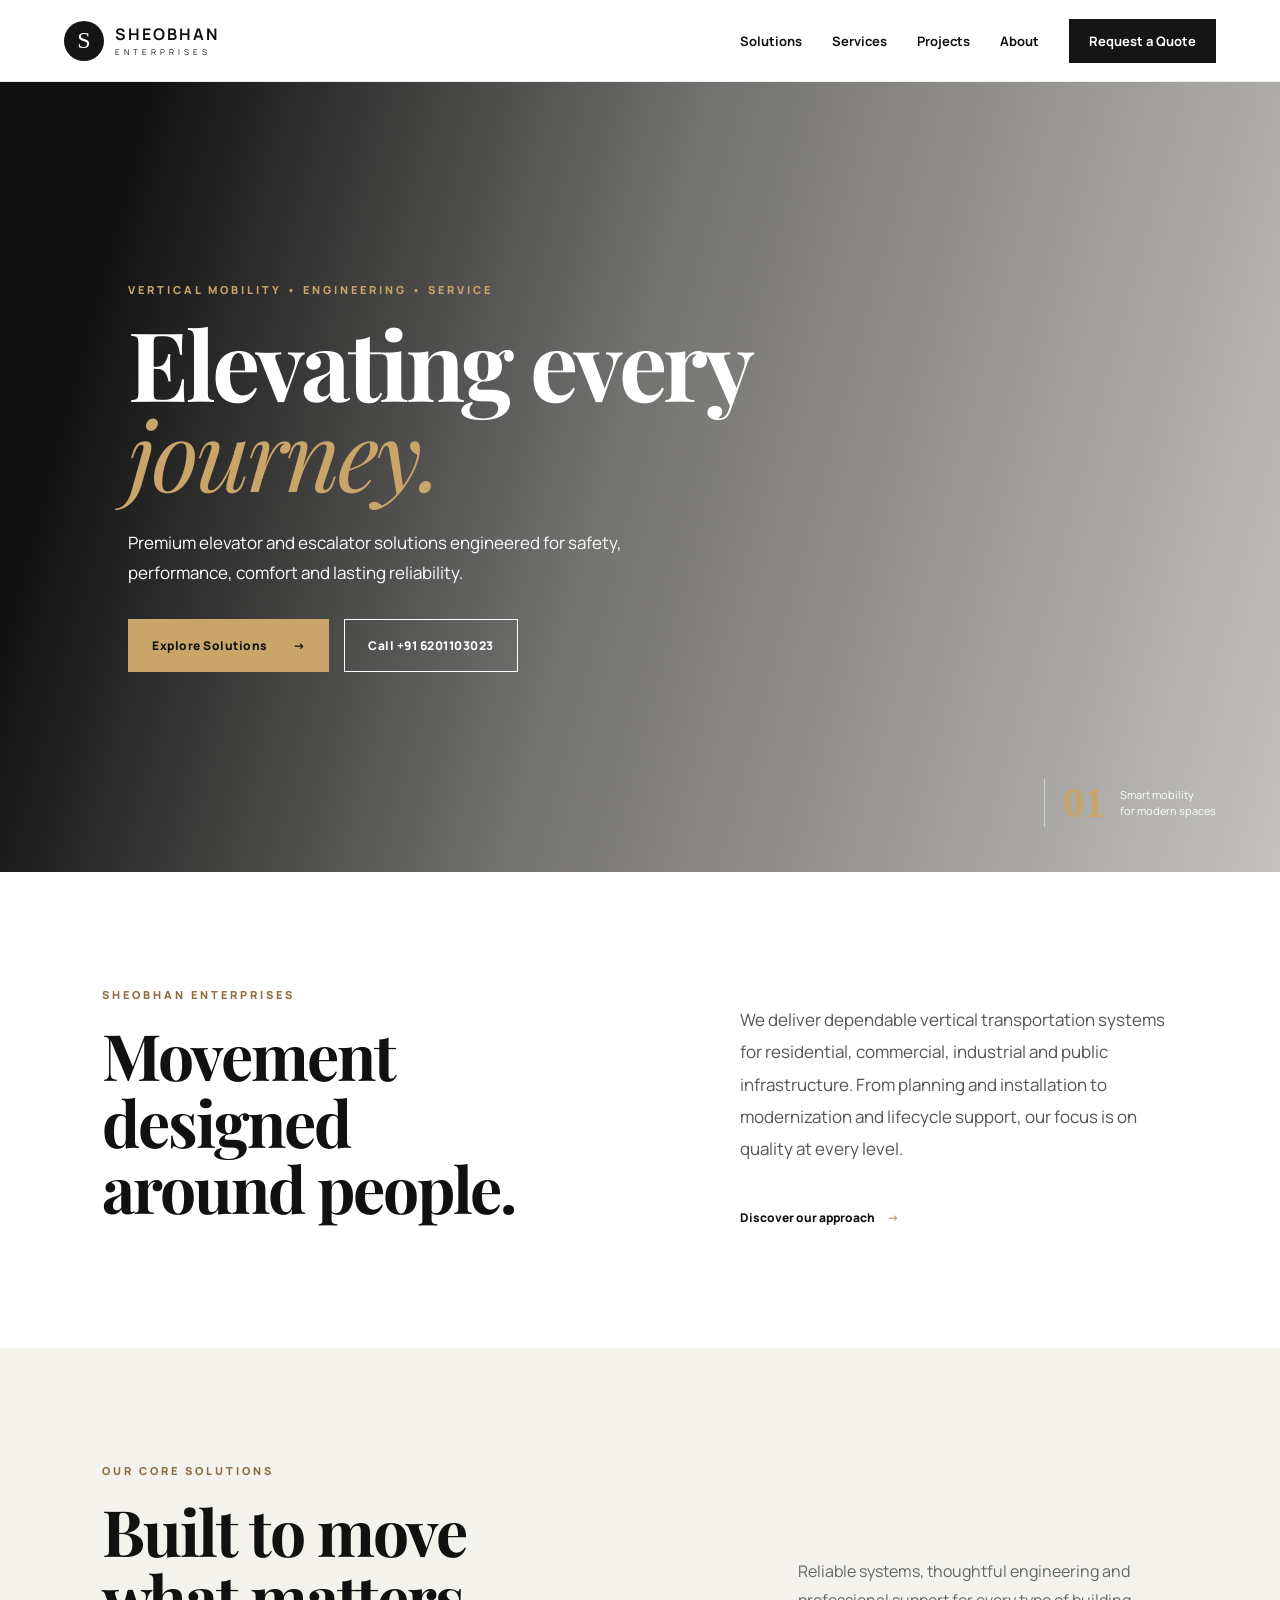
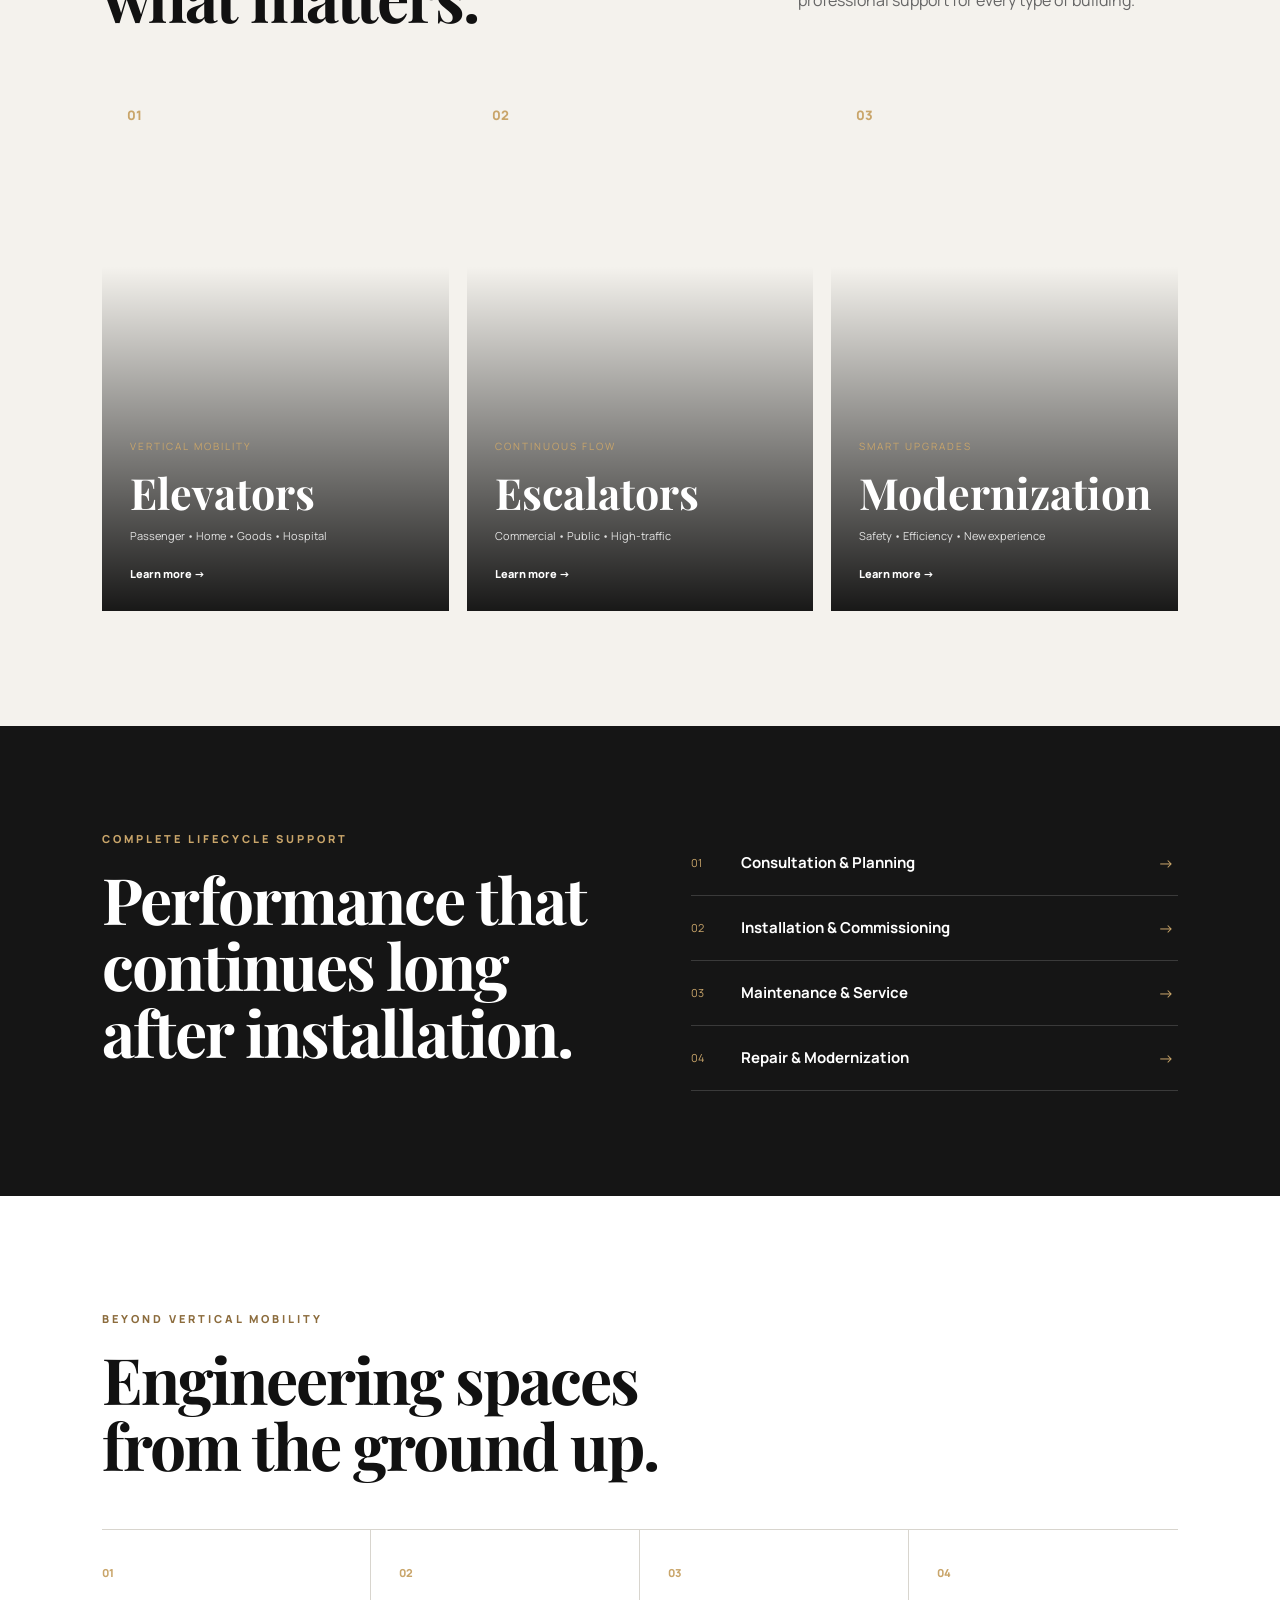
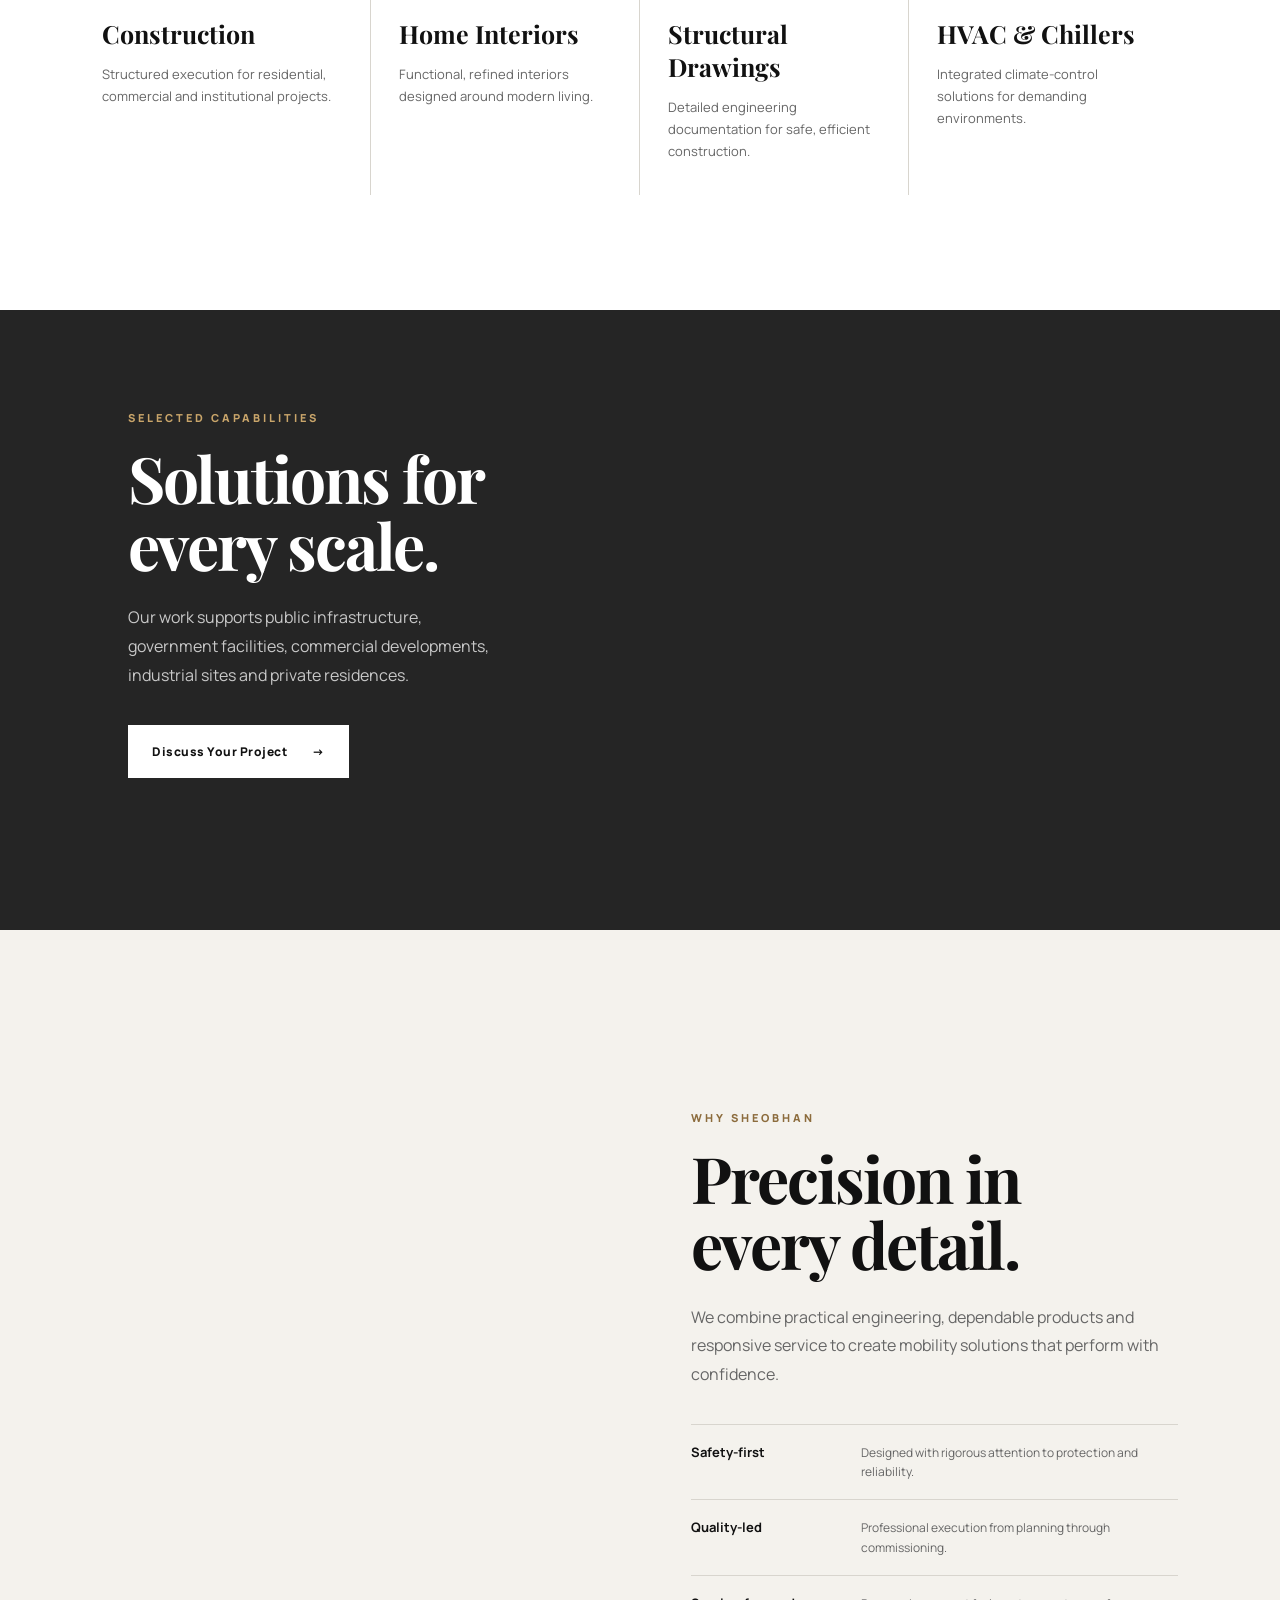
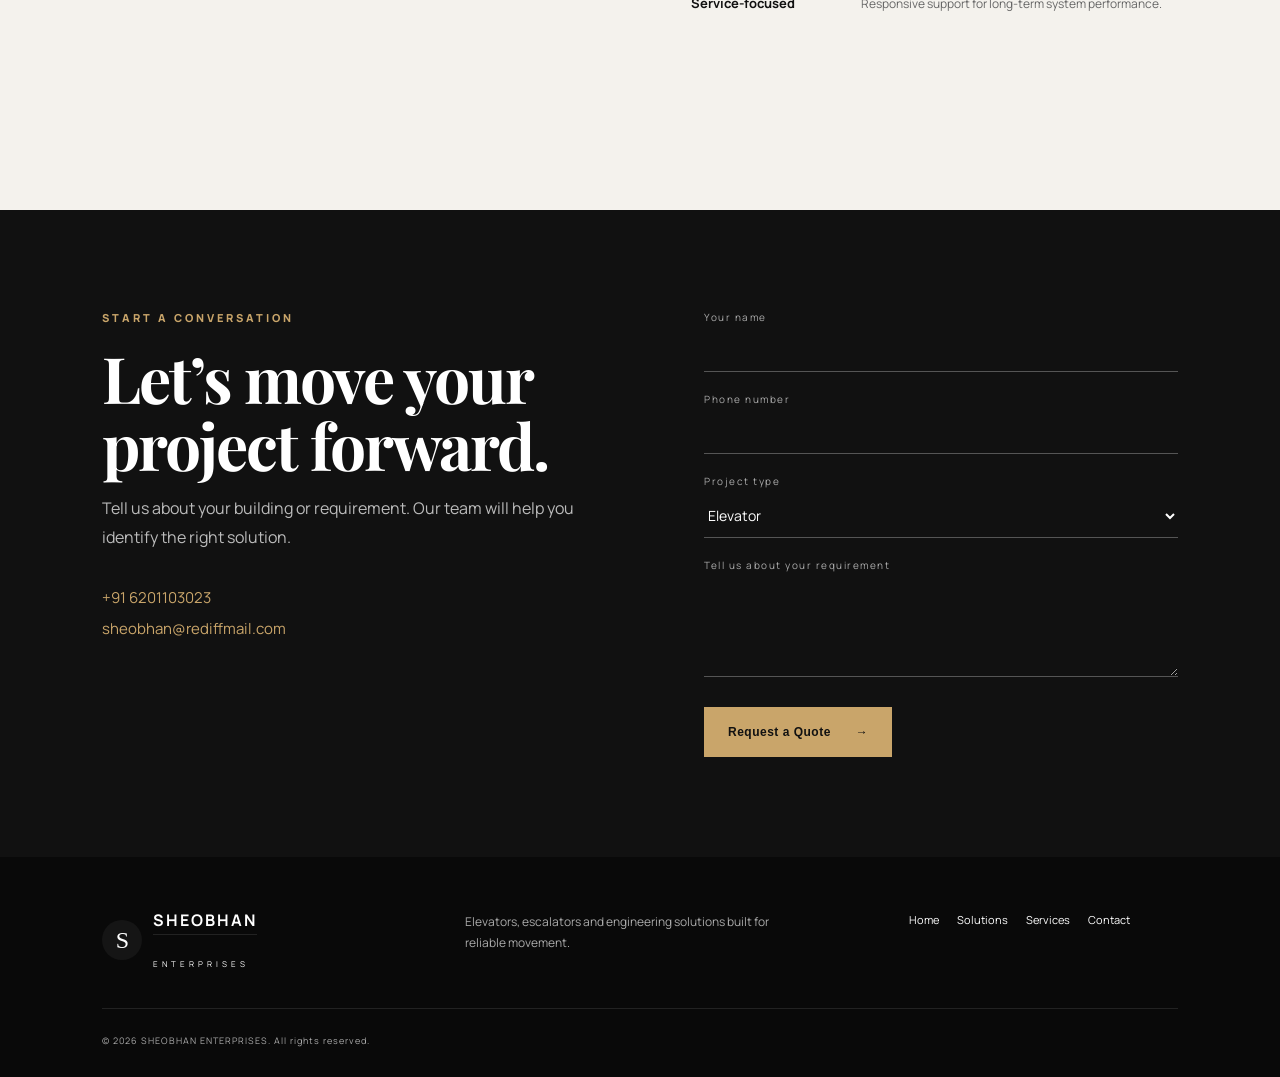
==== index.html @ 7f006792 "Add files via upload" ====
<!DOCTYPE html>
<html lang="en">
<head>
  <meta charset="UTF-8">
  <meta name="viewport" content="width=device-width, initial-scale=1.0">
  <title>SHEOBHAN ENTERPRISES | Elevators & Escalators</title>
  <meta name="description" content="Premium elevator, escalator, modernization and engineering solutions by SHEOBHAN ENTERPRISES.">
  <link rel="preconnect" href="https://fonts.googleapis.com">
  <link rel="preconnect" href="https://fonts.gstatic.com" crossorigin>
  <link href="https://fonts.googleapis.com/css2?family=Manrope:wght@400;500;600;700;800&family=Playfair+Display:wght@600;700&display=swap" rel="stylesheet">
  <link rel="stylesheet" href="style.css">
</head>
<body>
  <header class="site-header">
    <a class="brand" href="#home" aria-label="SHEOBHAN ENTERPRISES home">
      <span class="brand-mark">S</span>
      <span><strong>SHEOBHAN</strong><small>ENTERPRISES</small></span>
    </a>
    <button class="menu-toggle" aria-label="Open menu" aria-expanded="false">☰</button>
    <nav class="nav">
      <a href="#solutions">Solutions</a>
      <a href="#services">Services</a>
      <a href="#projects">Projects</a>
      <a href="#about">About</a>
      <a class="nav-cta" href="#contact">Request a Quote</a>
    </nav>
  </header>

  <main>
    <section class="hero" id="home">
      <div class="hero-overlay"></div>
      <div class="hero-content">
        <p class="eyebrow">VERTICAL MOBILITY • ENGINEERING • SERVICE</p>
        <h1>Elevating every<br><em>journey.</em></h1>
        <p class="hero-copy">Premium elevator and escalator solutions engineered for safety, performance, comfort and lasting reliability.</p>
        <div class="hero-actions">
          <a class="btn btn-primary" href="#solutions">Explore Solutions <span>→</span></a>
          <a class="btn btn-ghost" href="tel:+916201103023">Call +91 6201103023</a>
        </div>
      </div>
      <div class="hero-stat">
        <strong>01</strong>
        <span>Smart mobility<br>for modern spaces</span>
      </div>
    </section>

    <section class="intro section">
      <div>
        <p class="eyebrow dark">SHEOBHAN ENTERPRISES</p>
        <h2>Movement designed<br>around people.</h2>
      </div>
      <div class="intro-text">
        <p>We deliver dependable vertical transportation systems for residential, commercial, industrial and public infrastructure. From planning and installation to modernization and lifecycle support, our focus is on quality at every level.</p>
        <a class="text-link" href="#about">Discover our approach <span>→</span></a>
      </div>
    </section>

    <section class="solutions section" id="solutions">
      <div class="section-heading">
        <div>
          <p class="eyebrow dark">OUR CORE SOLUTIONS</p>
          <h2>Built to move<br>what matters.</h2>
        </div>
        <p>Reliable systems, thoughtful engineering and professional support for every type of building.</p>
      </div>
      <div class="solution-grid">
        <article class="card elevator">
          <div class="card-number">01</div>
          <div class="card-content">
            <p>VERTICAL MOBILITY</p>
            <h3>Elevators</h3>
            <span>Passenger • Home • Goods • Hospital</span>
            <a href="#contact">Learn more →</a>
          </div>
        </article>
        <article class="card escalator">
          <div class="card-number">02</div>
          <div class="card-content">
            <p>CONTINUOUS FLOW</p>
            <h3>Escalators</h3>
            <span>Commercial • Public • High-traffic</span>
            <a href="#contact">Learn more →</a>
          </div>
        </article>
        <article class="card modernization">
          <div class="card-number">03</div>
          <div class="card-content">
            <p>SMART UPGRADES</p>
            <h3>Modernization</h3>
            <span>Safety • Efficiency • New experience</span>
            <a href="#contact">Learn more →</a>
          </div>
        </article>
      </div>
    </section>

    <section class="service-band" id="services">
      <div>
        <p class="eyebrow">COMPLETE LIFECYCLE SUPPORT</p>
        <h2>Performance that<br>continues long after installation.</h2>
      </div>
      <div class="service-list">
        <div><span>01</span><strong>Consultation & Planning</strong><i>→</i></div>
        <div><span>02</span><strong>Installation & Commissioning</strong><i>→</i></div>
        <div><span>03</span><strong>Maintenance & Service</strong><i>→</i></div>
        <div><span>04</span><strong>Repair & Modernization</strong><i>→</i></div>
      </div>
    </section>

    <section class="other-services section">
      <div class="section-heading">
        <div>
          <p class="eyebrow dark">BEYOND VERTICAL MOBILITY</p>
          <h2>Engineering spaces<br>from the ground up.</h2>
        </div>
      </div>
      <div class="other-grid">
        <article><span>01</span><h3>Construction</h3><p>Structured execution for residential, commercial and institutional projects.</p></article>
        <article><span>02</span><h3>Home Interiors</h3><p>Functional, refined interiors designed around modern living.</p></article>
        <article><span>03</span><h3>Structural Drawings</h3><p>Detailed engineering documentation for safe, efficient construction.</p></article>
        <article><span>04</span><h3>HVAC & Chillers</h3><p>Integrated climate-control solutions for demanding environments.</p></article>
      </div>
    </section>

    <section class="projects" id="projects">
      <div class="projects-copy">
        <p class="eyebrow">SELECTED CAPABILITIES</p>
        <h2>Solutions for<br>every scale.</h2>
        <p>Our work supports public infrastructure, government facilities, commercial developments, industrial sites and private residences.</p>
        <a class="btn btn-light" href="#contact">Discuss Your Project <span>→</span></a>
      </div>
      <div class="project-image"></div>
    </section>

    <section class="about section" id="about">
      <div class="about-image"></div>
      <div class="about-copy">
        <p class="eyebrow dark">WHY SHEOBHAN</p>
        <h2>Precision in every detail.</h2>
        <p>We combine practical engineering, dependable products and responsive service to create mobility solutions that perform with confidence.</p>
        <div class="values">
          <div><strong>Safety-first</strong><span>Designed with rigorous attention to protection and reliability.</span></div>
          <div><strong>Quality-led</strong><span>Professional execution from planning through commissioning.</span></div>
          <div><strong>Service-focused</strong><span>Responsive support for long-term system performance.</span></div>
        </div>
      </div>
    </section>

    <section class="contact" id="contact">
      <div>
        <p class="eyebrow">START A CONVERSATION</p>
        <h2>Let’s move your<br>project forward.</h2>
        <p>Tell us about your building or requirement. Our team will help you identify the right solution.</p>
        <div class="contact-details">
          <a href="tel:+916201103023">+91 6201103023</a>
          <a href="mailto:sheobhan@rediffmail.com">sheobhan@rediffmail.com</a>
        </div>
      </div>
      <form class="quote-form" action="mailto:sheobhan@rediffmail.com" method="post" enctype="text/plain">
        <label>Your name<input type="text" name="name" required></label>
        <label>Phone number<input type="tel" name="phone" required></label>
        <label>Project type<select name="project"><option>Elevator</option><option>Escalator</option><option>Modernization</option><option>Maintenance</option><option>Other Engineering Service</option></select></label>
        <label>Tell us about your requirement<textarea name="message" rows="4"></textarea></label>
        <button class="btn btn-primary" type="submit">Request a Quote <span>→</span></button>
      </form>
    </section>
  </main>

  <footer>
    <a class="brand footer-brand" href="#home"><span class="brand-mark">S</span><span><strong>SHEOBHAN</strong><small>ENTERPRISES</small></span></a>
    <p>Elevators, escalators and engineering solutions built for reliable movement.</p>
    <div><a href="#home">Home</a><a href="#solutions">Solutions</a><a href="#services">Services</a><a href="#contact">Contact</a></div>
    <small>© 2026 SHEOBHAN ENTERPRISES. All rights reserved.</small>
  </footer>
  <script src="script.js"></script>
</body>
</html>
---- style.css ----
:root{--ink:#111;--paper:#f4f2ed;--line:#d8d5ce;--gold:#c9a56a;--dark:#151515}*{box-sizing:border-box}html{scroll-behavior:smooth}body{margin:0;font-family:Manrope,Arial,sans-serif;color:var(--ink);background:var(--paper)}a{text-decoration:none;color:inherit}.site-header{height:82px;padding:0 5vw;display:flex;align-items:center;justify-content:space-between;background:#fff;position:sticky;top:0;z-index:20;border-bottom:1px solid #eee}.brand{display:flex;align-items:center;gap:11px}.brand-mark{width:40px;height:40px;border-radius:50%;background:var(--dark);color:#fff;display:grid;place-items:center;font-family:Georgia;font-size:24px}.brand strong,.brand small{display:block;line-height:1}.brand strong{font-size:16px;letter-spacing:2px}.brand small{font-size:8px;letter-spacing:4px;margin-top:6px}.nav{display:flex;align-items:center;gap:30px;font-size:13px;font-weight:700}.nav a{transition:.2s}.nav a:hover{color:var(--gold)}.nav-cta{background:var(--dark);color:#fff!important;padding:13px 20px}.menu-toggle{display:none;background:none;border:0;font-size:25px}.hero{height:min(790px,calc(100vh - 82px));min-height:620px;position:relative;display:flex;align-items:center;padding:0 10vw;color:#fff;background:linear-gradient(105deg,#111 10%,rgba(10,10,10,.55) 48%,rgba(0,0,0,.2)),url('https://images.unsplash.com/photo-1558002038-1055907df827?auto=format&fit=crop&w=1800&q=85') center/cover}.hero-content{position:relative;z-index:2;max-width:760px}.eyebrow{font-size:11px;letter-spacing:3px;font-weight:800;color:var(--gold);margin:0 0 20px}.eyebrow.dark{color:#8c6c3d}.hero h1{font-family:"Playfair Display",Georgia,serif;font-size:clamp(55px,7.5vw,112px);line-height:.94;margin:0;letter-spacing:-3px}.hero h1 em{font-weight:400;color:var(--gold)}.hero-copy{max-width:570px;font-size:17px;line-height:1.8;margin:30px 0}.hero-actions{display:flex;gap:15px;flex-wrap:wrap}.btn{display:inline-flex;align-items:center;justify-content:center;gap:25px;padding:17px 23px;font-size:12px;font-weight:800;letter-spacing:.5px;border:1px solid transparent;cursor:pointer}.btn-primary{background:var(--gold);color:#111}.btn-ghost{border-color:#fff;color:#fff}.btn-light{background:#fff;color:#111}.hero-stat{position:absolute;right:5vw;bottom:45px;display:flex;gap:15px;align-items:center;border-left:1px solid rgba(255,255,255,.5);padding-left:18px}.hero-stat strong{font-family:Georgia;font-size:42px;color:var(--gold)}.hero-stat span{font-size:11px;line-height:1.5}.section{padding:115px 8vw}.intro{display:grid;grid-template-columns:1.1fr .9fr;gap:8vw;align-items:start;background:#fff}.section h2,.service-band h2,.projects h2,.contact h2{font-family:"Playfair Display",Georgia,serif;font-size:clamp(40px,5vw,70px);line-height:1.04;letter-spacing:-2px;margin:0}.intro-text{font-size:17px;line-height:1.9;color:#555}.text-link{display:inline-block;margin-top:25px;font-size:12px;font-weight:800;color:#111}.text-link span{color:var(--gold);margin-left:10px}.solutions{background:var(--paper)}.section-heading{display:flex;justify-content:space-between;gap:40px;align-items:end;margin-bottom:50px}.section-heading>p{max-width:380px;line-height:1.8;color:#666}.solution-grid{display:grid;grid-template-columns:repeat(3,1fr);gap:18px}.card{height:530px;position:relative;overflow:hidden;color:#fff;background:#333}.card:before{content:"";position:absolute;inset:0;background:linear-gradient(0deg,rgba(0,0,0,.9),transparent 65%);z-index:1}.card.elevator{background:url('https://images.unsplash.com/photo-1524230572899-a752b3835840?auto=format&fit=crop&w=1000&q=85') center/cover}.card.escalator{background:url('https://images.unsplash.com/photo-1558002038-1055907df827?auto=format&fit=crop&w=1000&q=85') center/cover}.card.modernization{background:url('https://images.unsplash.com/photo-1497366754035-f200968a6e72?auto=format&fit=crop&w=1000&q=85') center/cover}.card-number{position:absolute;top:25px;left:25px;z-index:2;color:var(--gold);font-size:13px;font-weight:800}.card-content{position:absolute;z-index:2;left:28px;right:28px;bottom:28px}.card-content p{font-size:10px;letter-spacing:2px;color:var(--gold)}.card h3{font-family:"Playfair Display";font-size:43px;margin:7px 0}.card-content span{display:block;font-size:11px;opacity:.85}.card-content a{display:inline-block;margin-top:23px;font-size:11px;font-weight:800}.service-band{background:var(--dark);color:#fff;padding:105px 8vw;display:grid;grid-template-columns:1fr 1fr;gap:8vw}.service-list>div{display:grid;grid-template-columns:50px 1fr 20px;align-items:center;padding:21px 0;border-bottom:1px solid #3a3a3a}.service-list span{font-size:11px;color:var(--gold)}.service-list strong{font-size:15px}.service-list i{font-style:normal;color:var(--gold)}.other-services{background:#fff}.other-grid{display:grid;grid-template-columns:repeat(4,1fr);border-top:1px solid var(--line)}.other-grid article{padding:30px 28px 20px 0;border-right:1px solid var(--line);min-height:220px}.other-grid article:not(:first-child){padding-left:28px}.other-grid article:last-child{border-right:0}.other-grid span{color:var(--gold);font-size:11px;font-weight:800}.other-grid h3{font-family:"Playfair Display";font-size:25px;margin:35px 0 12px}.other-grid p{font-size:13px;line-height:1.7;color:#666}.projects{display:grid;grid-template-columns:1fr 1fr;min-height:620px;background:#252525;color:#fff}.projects-copy{padding:100px 10vw}.projects-copy>p:not(.eyebrow){line-height:1.8;color:#c8c8c8;max-width:450px;margin:25px 0 35px}.project-image{background:url('https://images.unsplash.com/photo-1486406146926-c627a92ad1ab?auto=format&fit=crop&w=1400&q=85') center/cover}.about{display:grid;grid-template-columns:1fr 1fr;gap:8vw;align-items:center}.about-image{height:650px;background:url('https://images.unsplash.com/photo-1541888946425-d81bb19240f5?auto=format&fit=crop&w=1200&q=85') center/cover}.about-copy>p:not(.eyebrow){color:#666;line-height:1.8;margin:25px 0}.values{margin-top:35px}.values>div{padding:18px 0;border-top:1px solid var(--line);display:grid;grid-template-columns:150px 1fr;gap:20px}.values strong{font-size:13px}.values span{font-size:12px;color:#666;line-height:1.6}.contact{background:#111;color:#fff;padding:100px 8vw;display:grid;grid-template-columns:1fr 1fr;gap:10vw}.contact>div>p:not(.eyebrow){color:#bbb;line-height:1.8;max-width:480px}.contact-details{margin-top:35px;display:flex;flex-direction:column;gap:10px}.contact-details a{font-size:15px;color:var(--gold)}.quote-form{display:grid;gap:20px}.quote-form label{font-size:10px;letter-spacing:1.5px;color:#aaa}.quote-form input,.quote-form select,.quote-form textarea{display:block;width:100%;background:transparent;border:0;border-bottom:1px solid #555;color:#fff;padding:11px 0;margin-top:6px;font:14px Manrope}.quote-form select option{color:#111}.quote-form .btn{justify-self:start;margin-top:10px}footer{padding:55px 8vw 30px;background:#090909;color:#aaa;display:grid;grid-template-columns:1.2fr 1.5fr 1fr;gap:40px;align-items:start}footer .footer-brand{color:#fff}footer p{font-size:12px;line-height:1.7;max-width:330px;margin:0}footer>div{display:flex;gap:18px;font-size:11px;color:#fff}footer small{grid-column:1/-1;border-top:1px solid #222;padding-top:25px;font-size:9px;letter-spacing:1px}@media(max-width:850px){.nav{display:none;position:absolute;top:82px;left:0;right:0;background:#fff;padding:25px;flex-direction:column;align-items:flex-start;box-shadow:0 10px 20px #0001}.nav.open{display:flex}.menu-toggle{display:block}.hero{padding:0 7vw}.hero-stat{display:none}.intro,.service-band,.projects,.about,.contact{grid-template-columns:1fr}.section{padding:75px 7vw}.section-heading{display:block}.section-heading>p{margin-top:25px}.solution-grid{grid-template-columns:1fr}.card{height:440px}.other-grid{grid-template-columns:1fr 1fr}.other-grid article:nth-child(2){border-right:0}.projects-copy{padding:75px 7vw}.project-image{min-height:400px}.about-image{height:450px}.contact{padding:75px 7vw}.contact-details{margin-bottom:25px}footer{grid-template-columns:1fr;gap:25px}}@media(max-width:520px){.site-header{padding:0 5vw}.brand strong{font-size:13px}.hero{min-height:600px}.hero h1{letter-spacing:-2px}.hero-copy{font-size:14px}.other-grid{grid-template-columns:1fr}.other-grid article,.other-grid article:not(:first-child){padding:25px 0;border-right:0;border-bottom:1px solid var(--line)}.values>div{grid-template-columns:1fr}.btn{padding:15px 18px}.hero-actions{flex-direction:column;align-items:flex-start}}
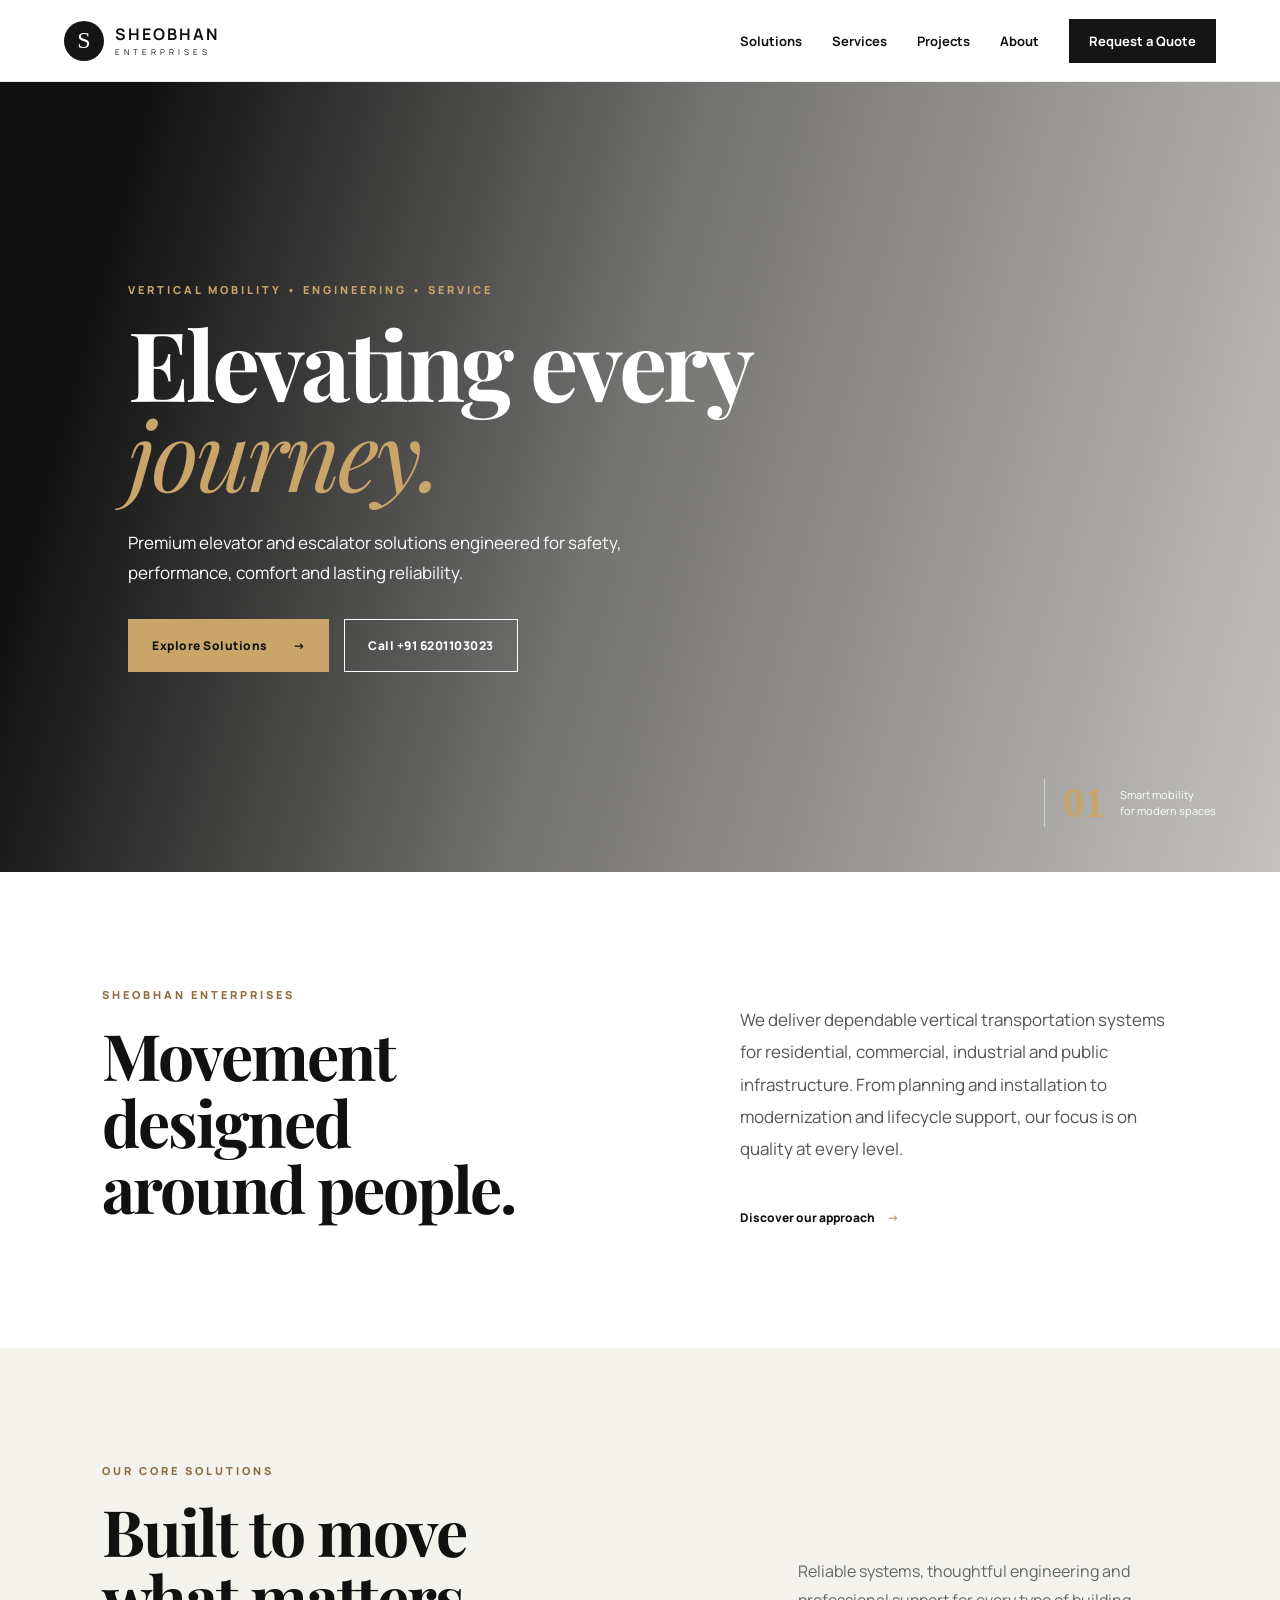
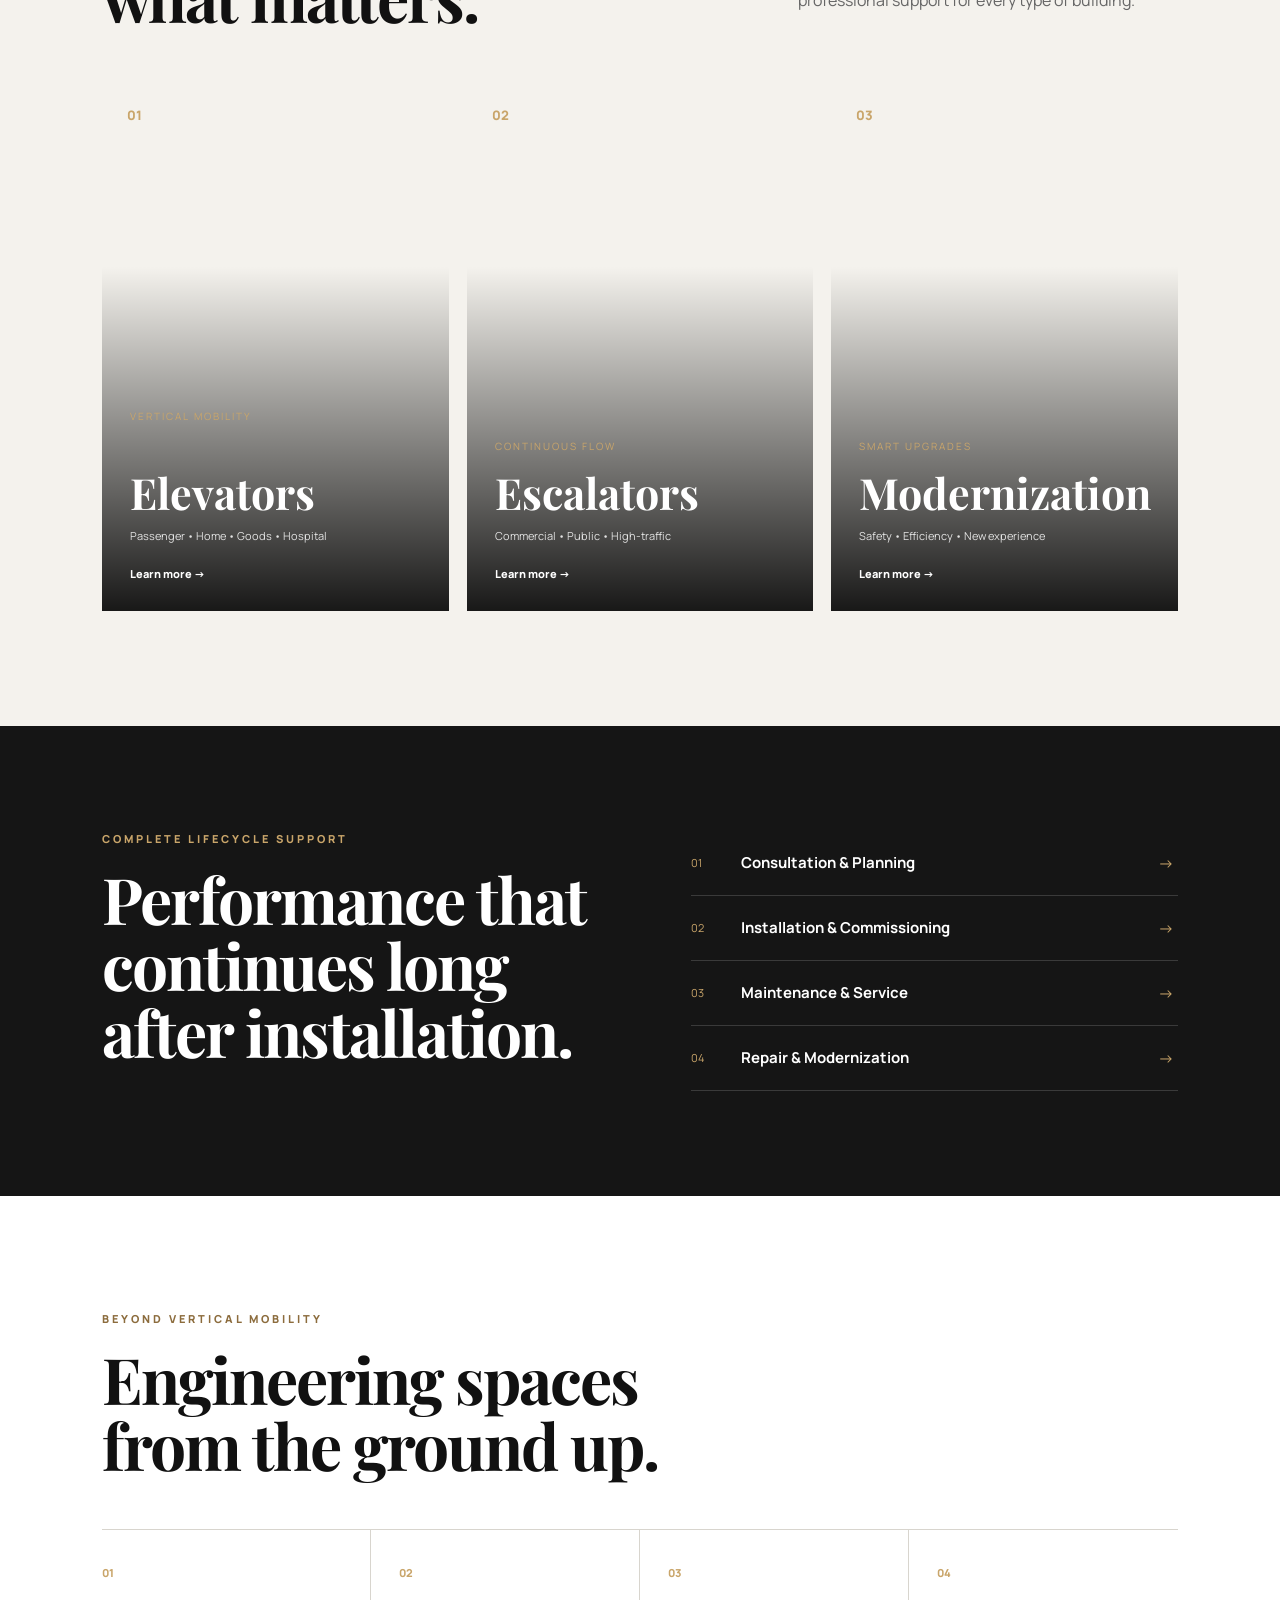
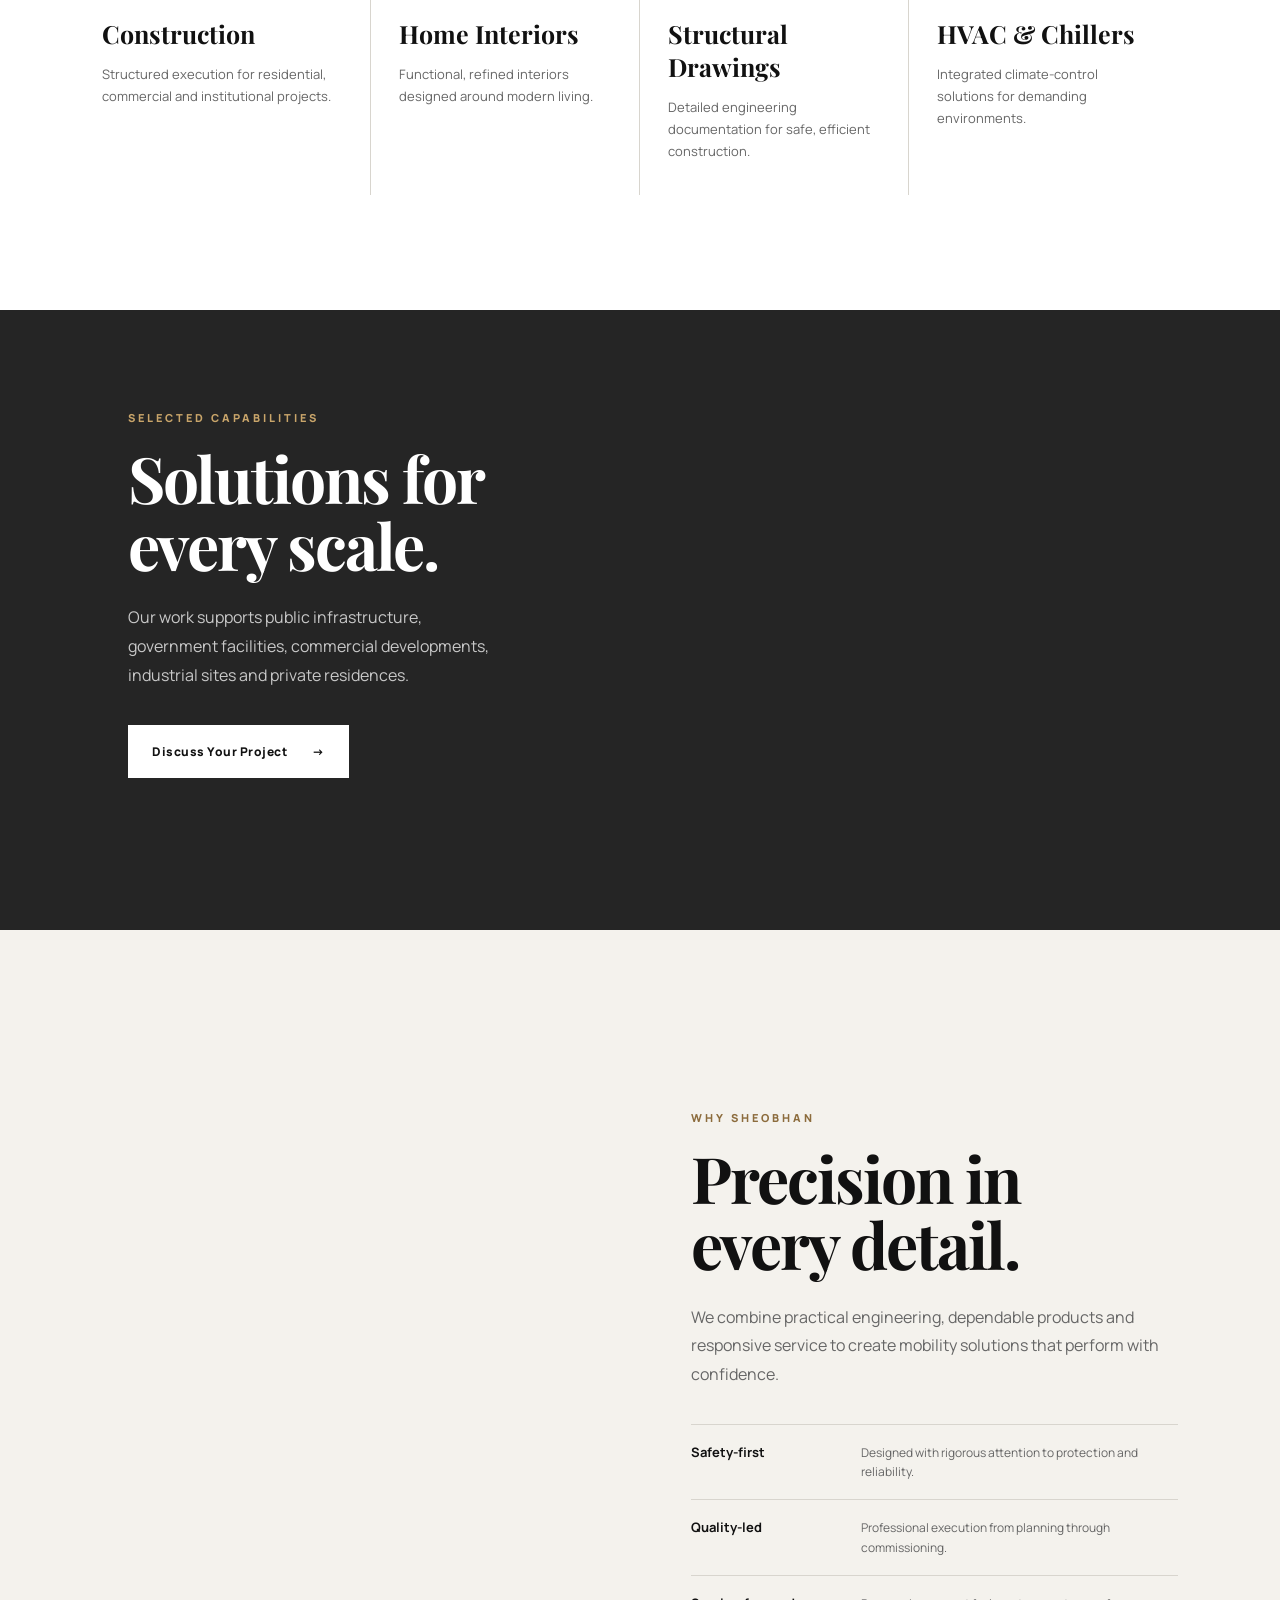
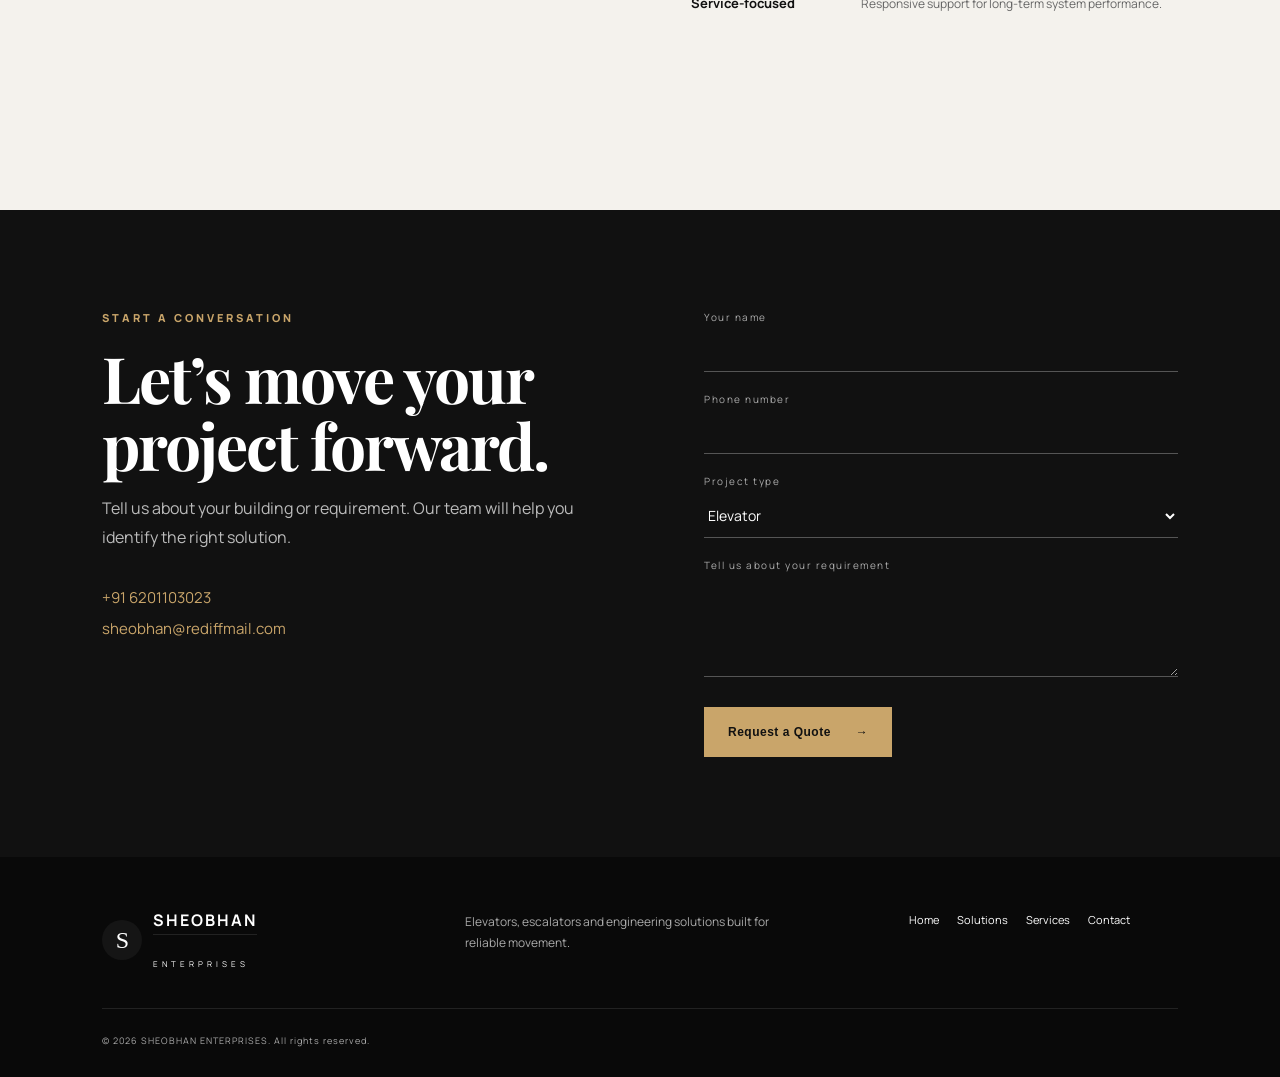
==== commit 833a7ef9: "Update index.html" ====
--- a/index.html
+++ b/index.html
@@ -68,7 +68,7 @@
           <div class="card-number">01</div>
           <div class="card-content">
             <p>VERTICAL MOBILITY</p>
-            <h3>Elevators</h3>
+            <a  href="elevator.html"><h3>Elevators</h3></a>
             <span>Passenger • Home • Goods • Hospital</span>
             <a href="#contact">Learn more →</a>
           </div>
@@ -174,4 +174,4 @@
   </footer>
   <script src="script.js"></script>
 </body>
-</html>+</html>
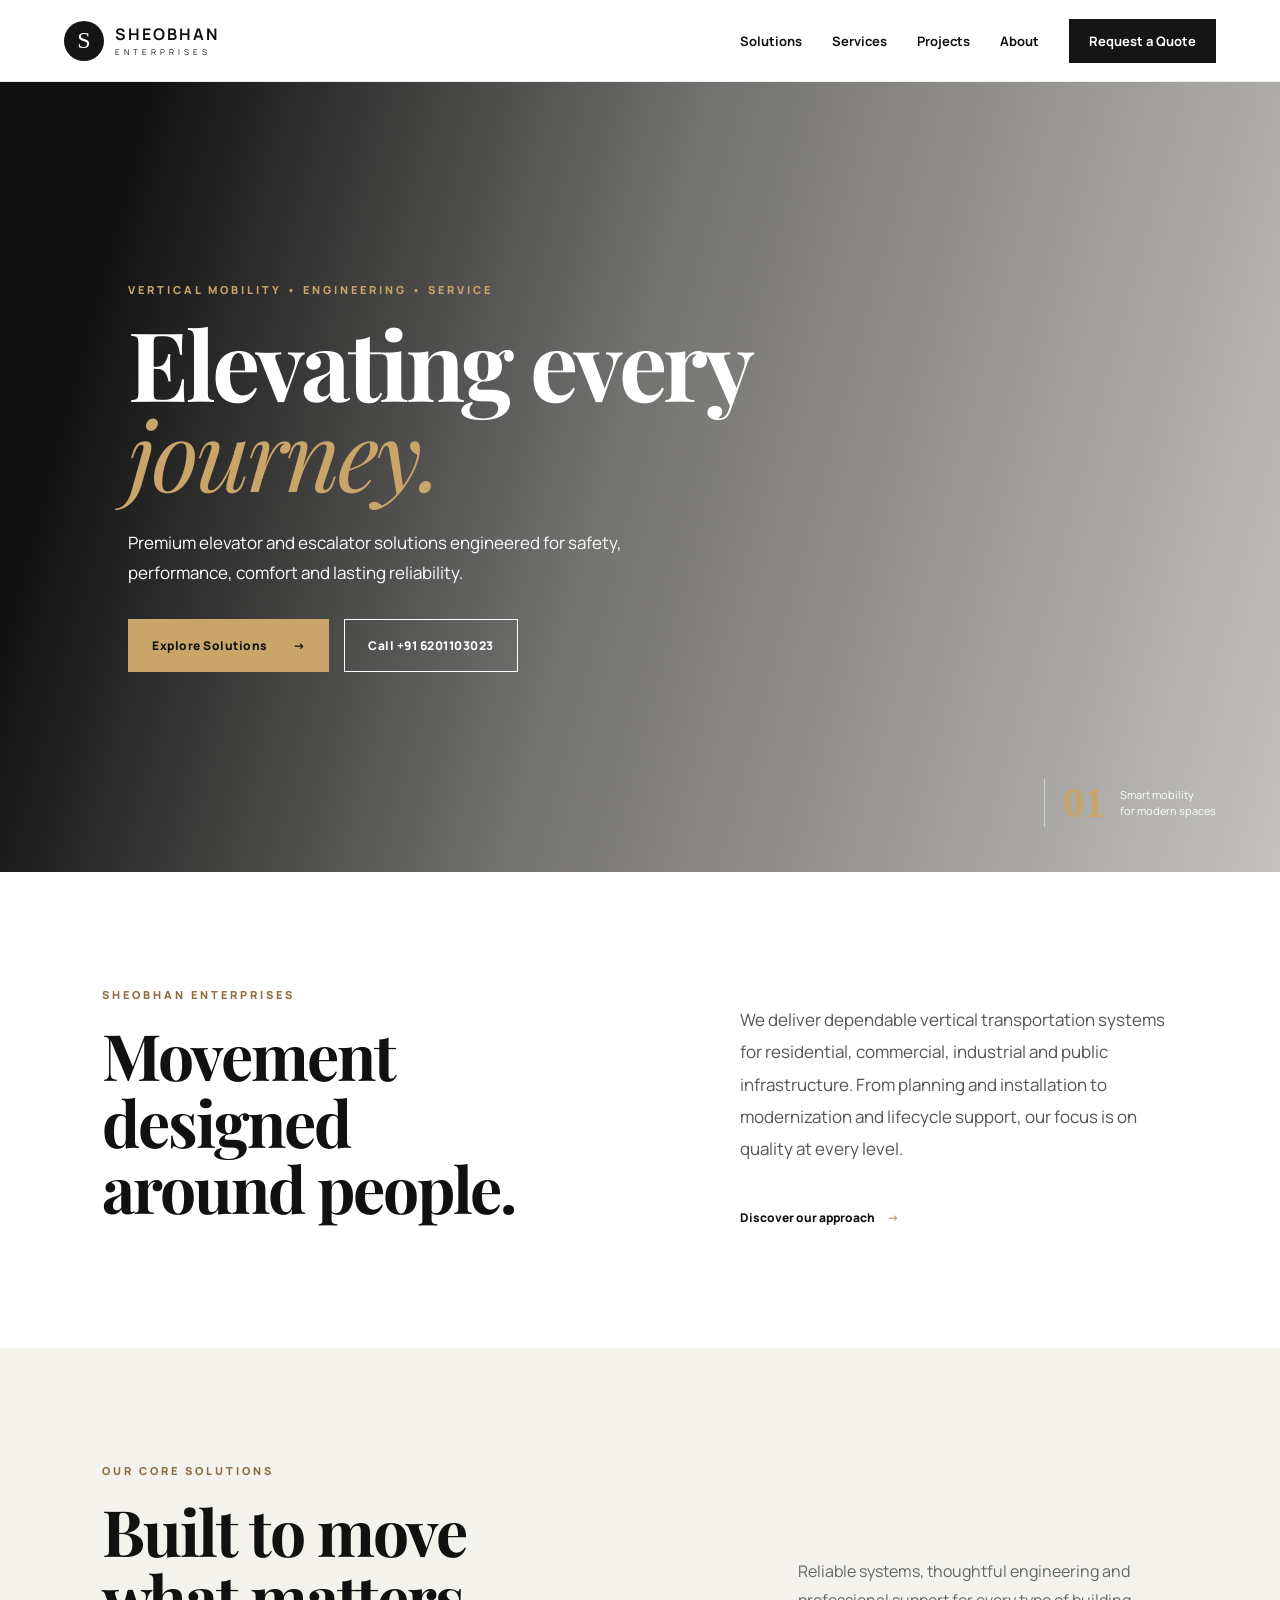
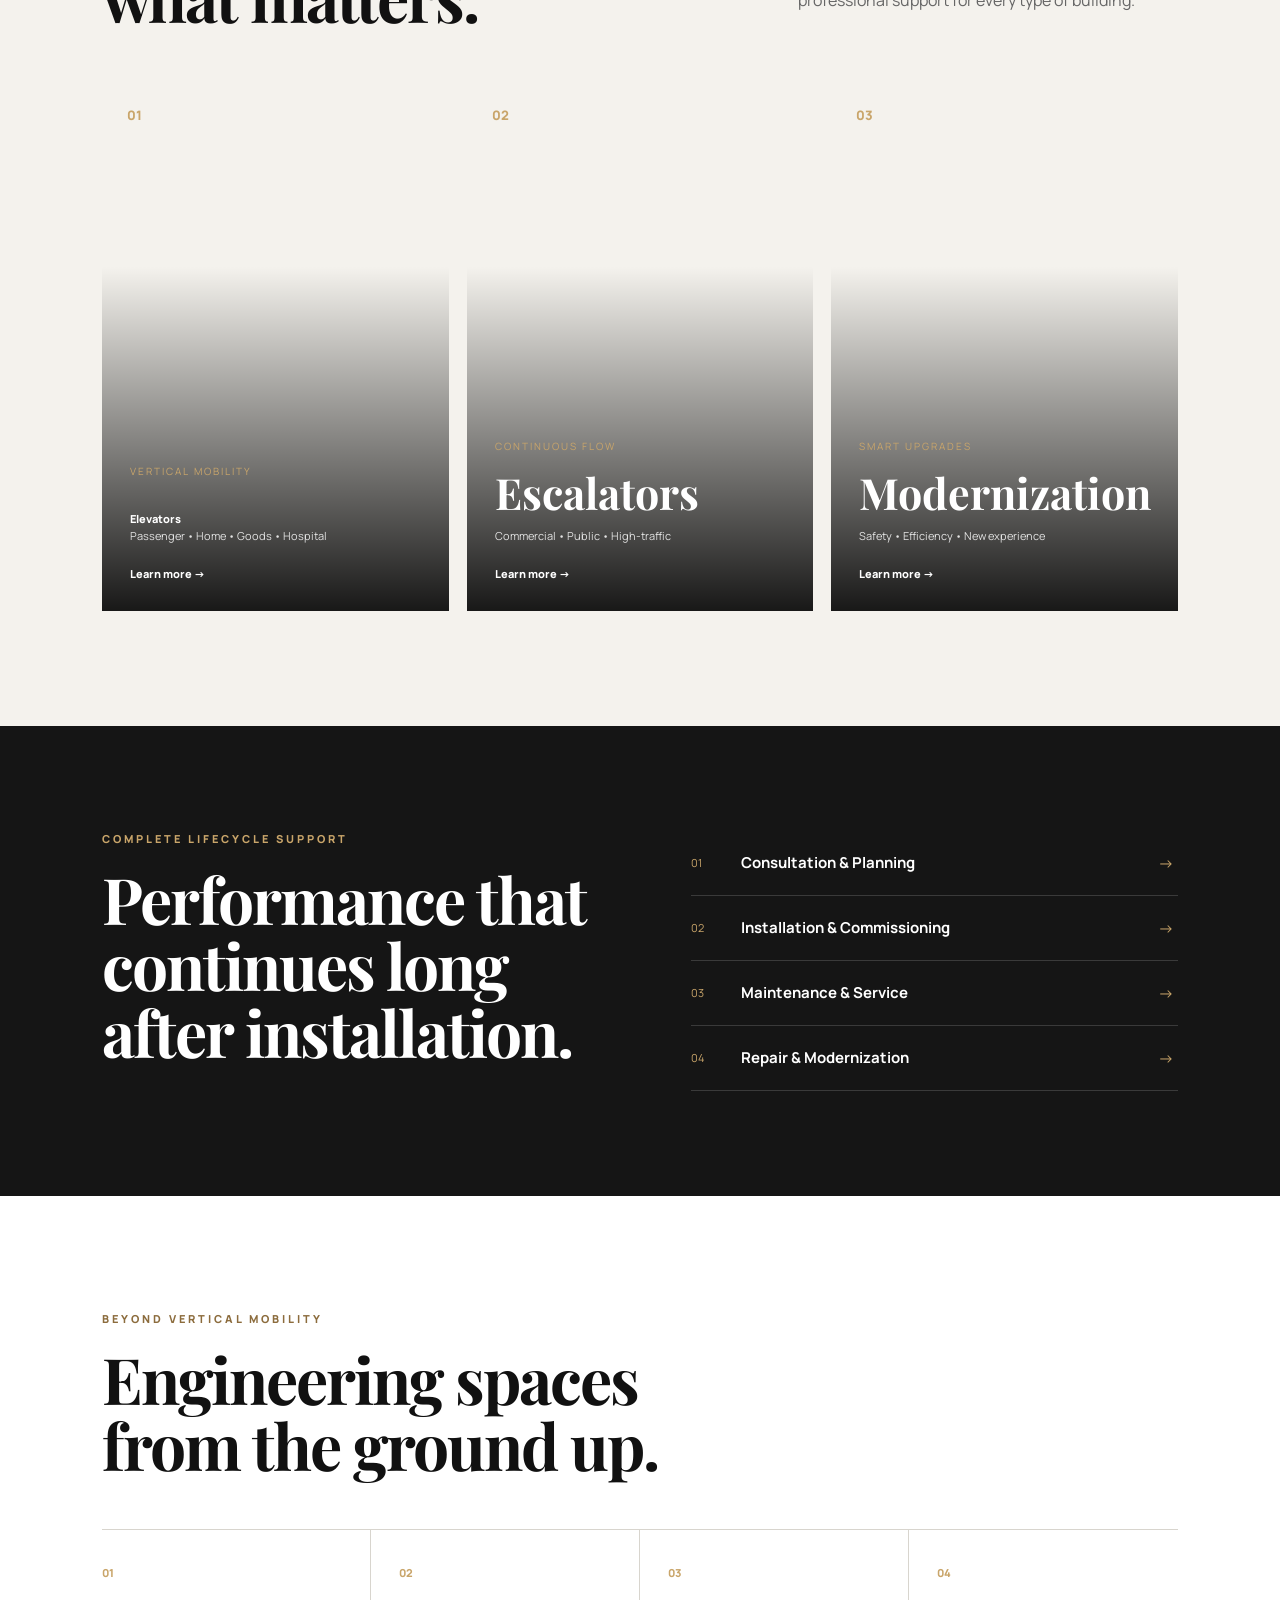
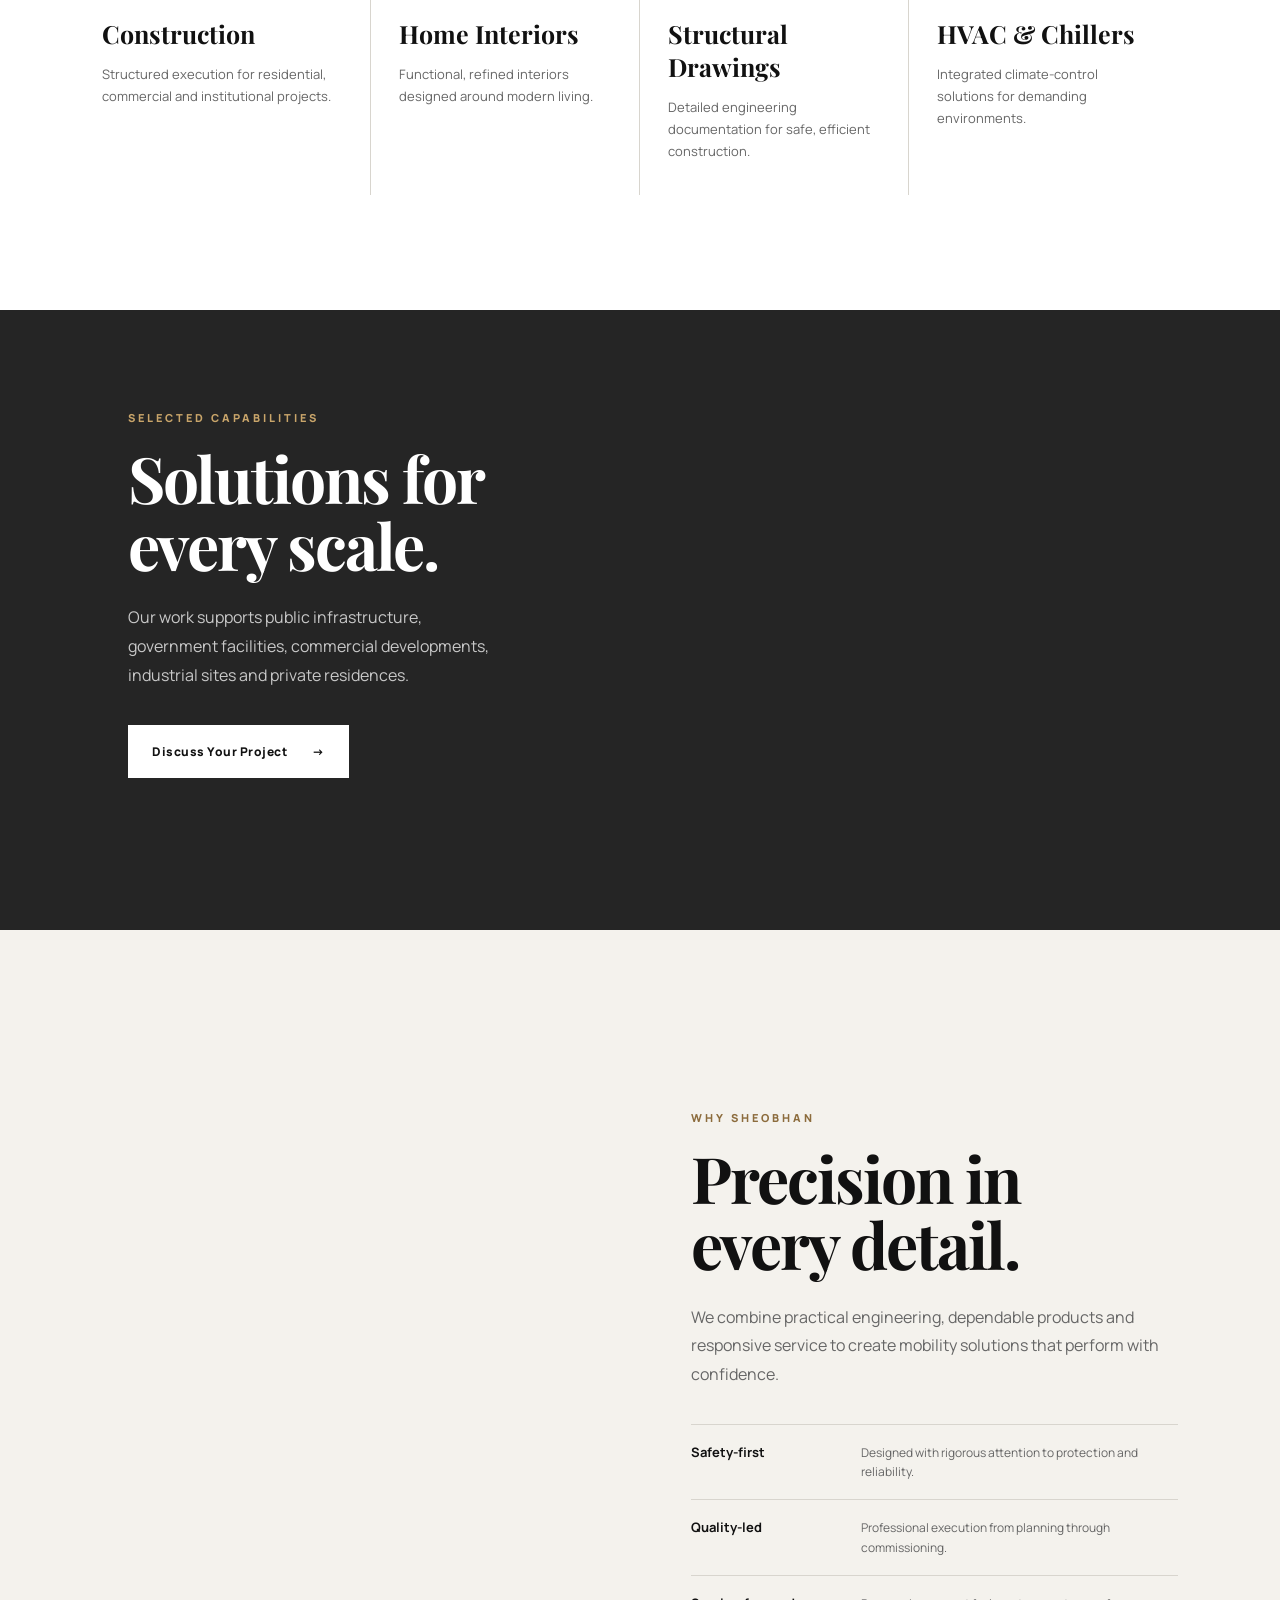
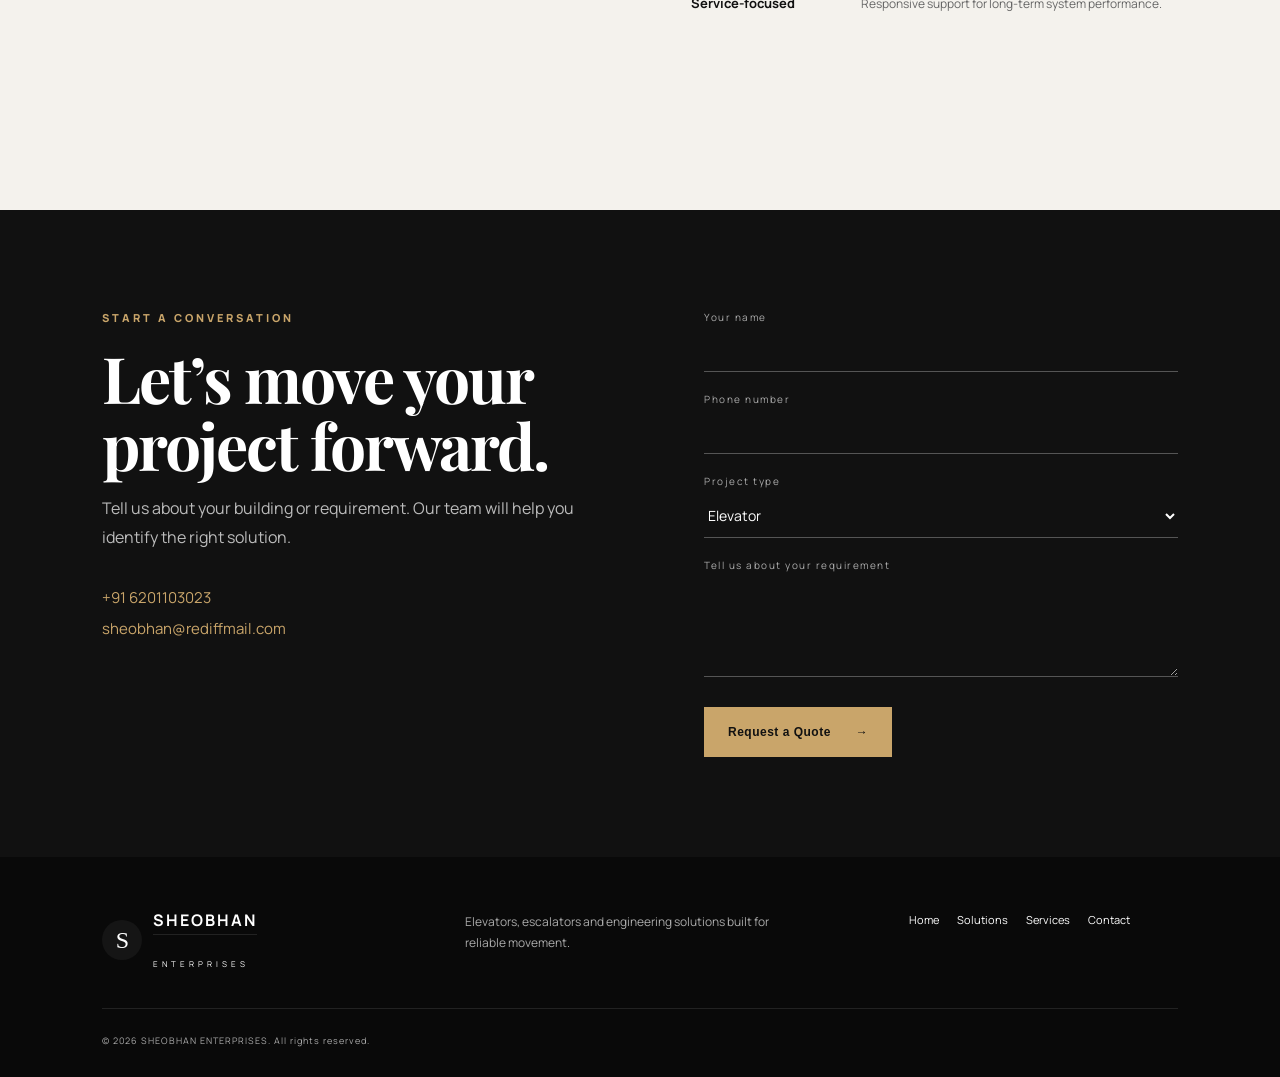
==== commit 7ad77d61: "Update index.html" ====
--- a/index.html
+++ b/index.html
@@ -68,7 +68,7 @@
           <div class="card-number">01</div>
           <div class="card-content">
             <p>VERTICAL MOBILITY</p>
-            <a  href="elevator.html"><h3>Elevators</h3></a>
+            <a  href="elevator.html">Elevators</a>
             <span>Passenger • Home • Goods • Hospital</span>
             <a href="#contact">Learn more →</a>
           </div>
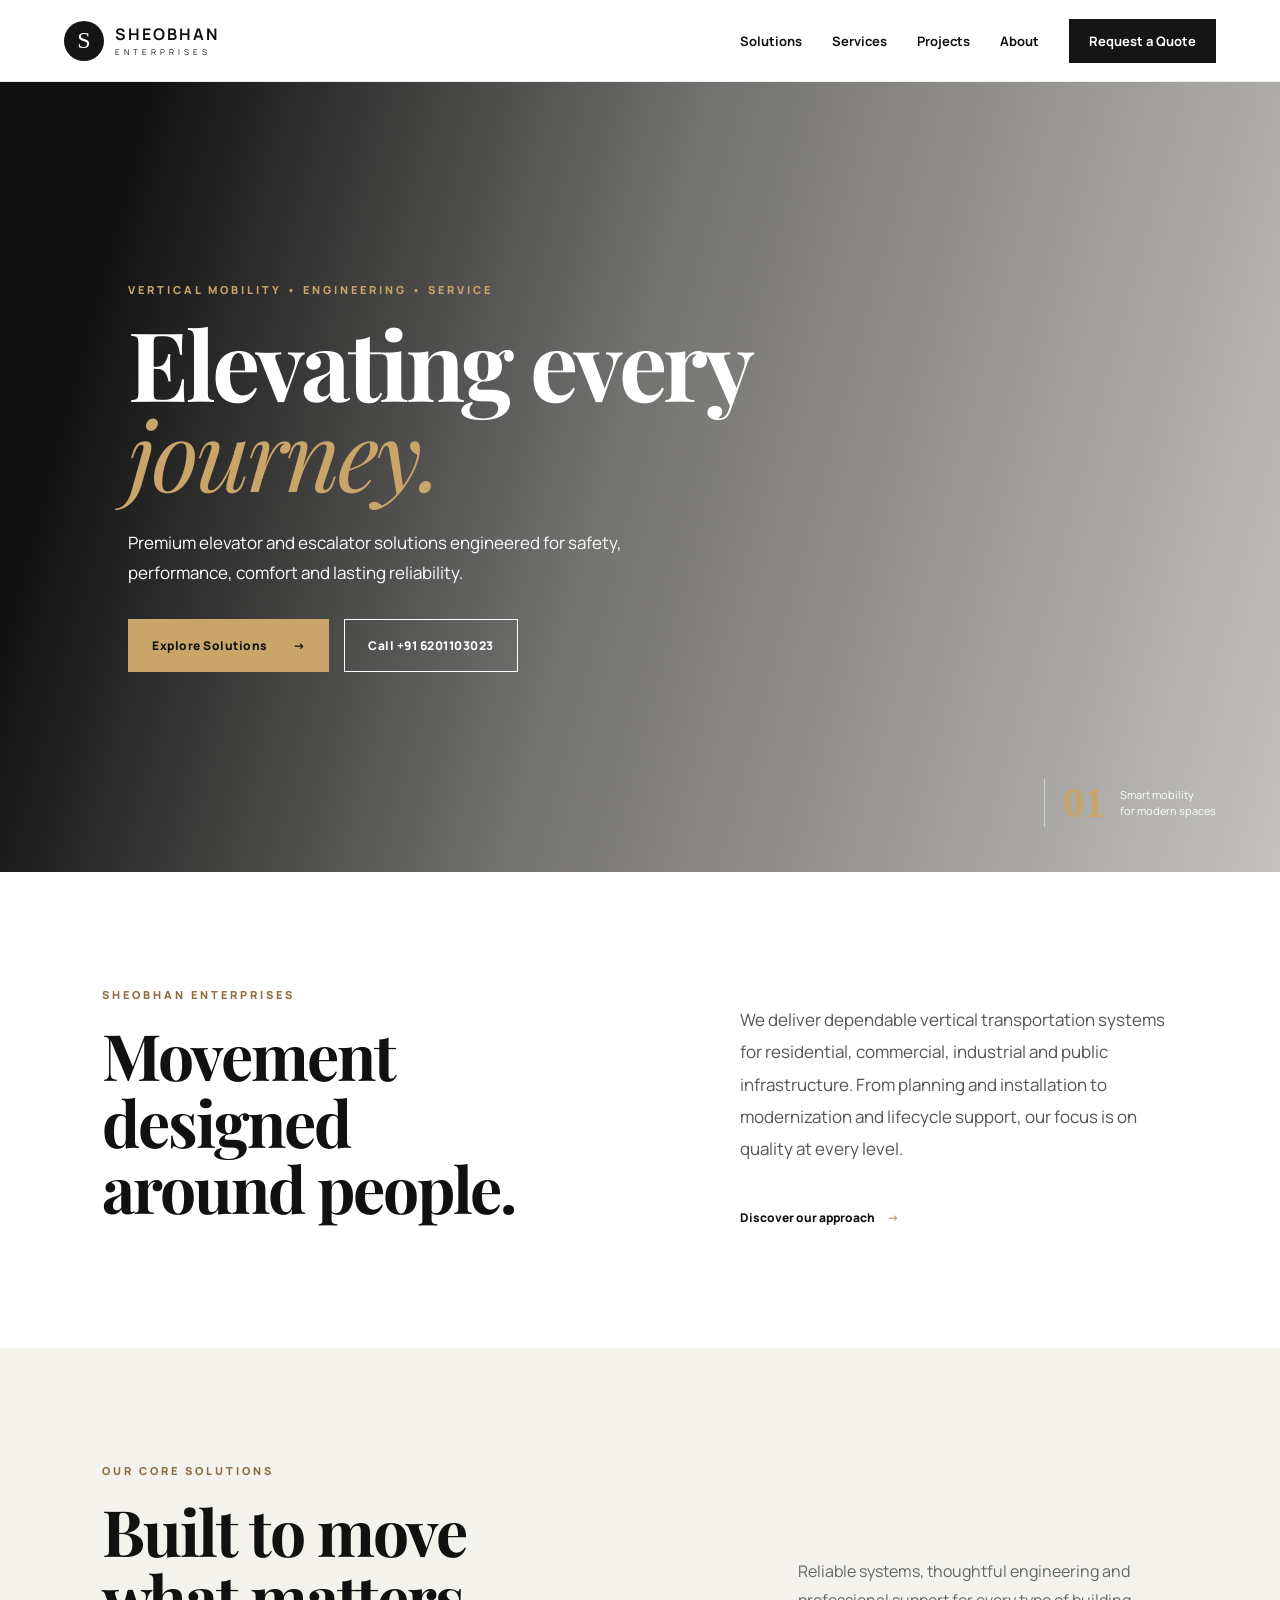
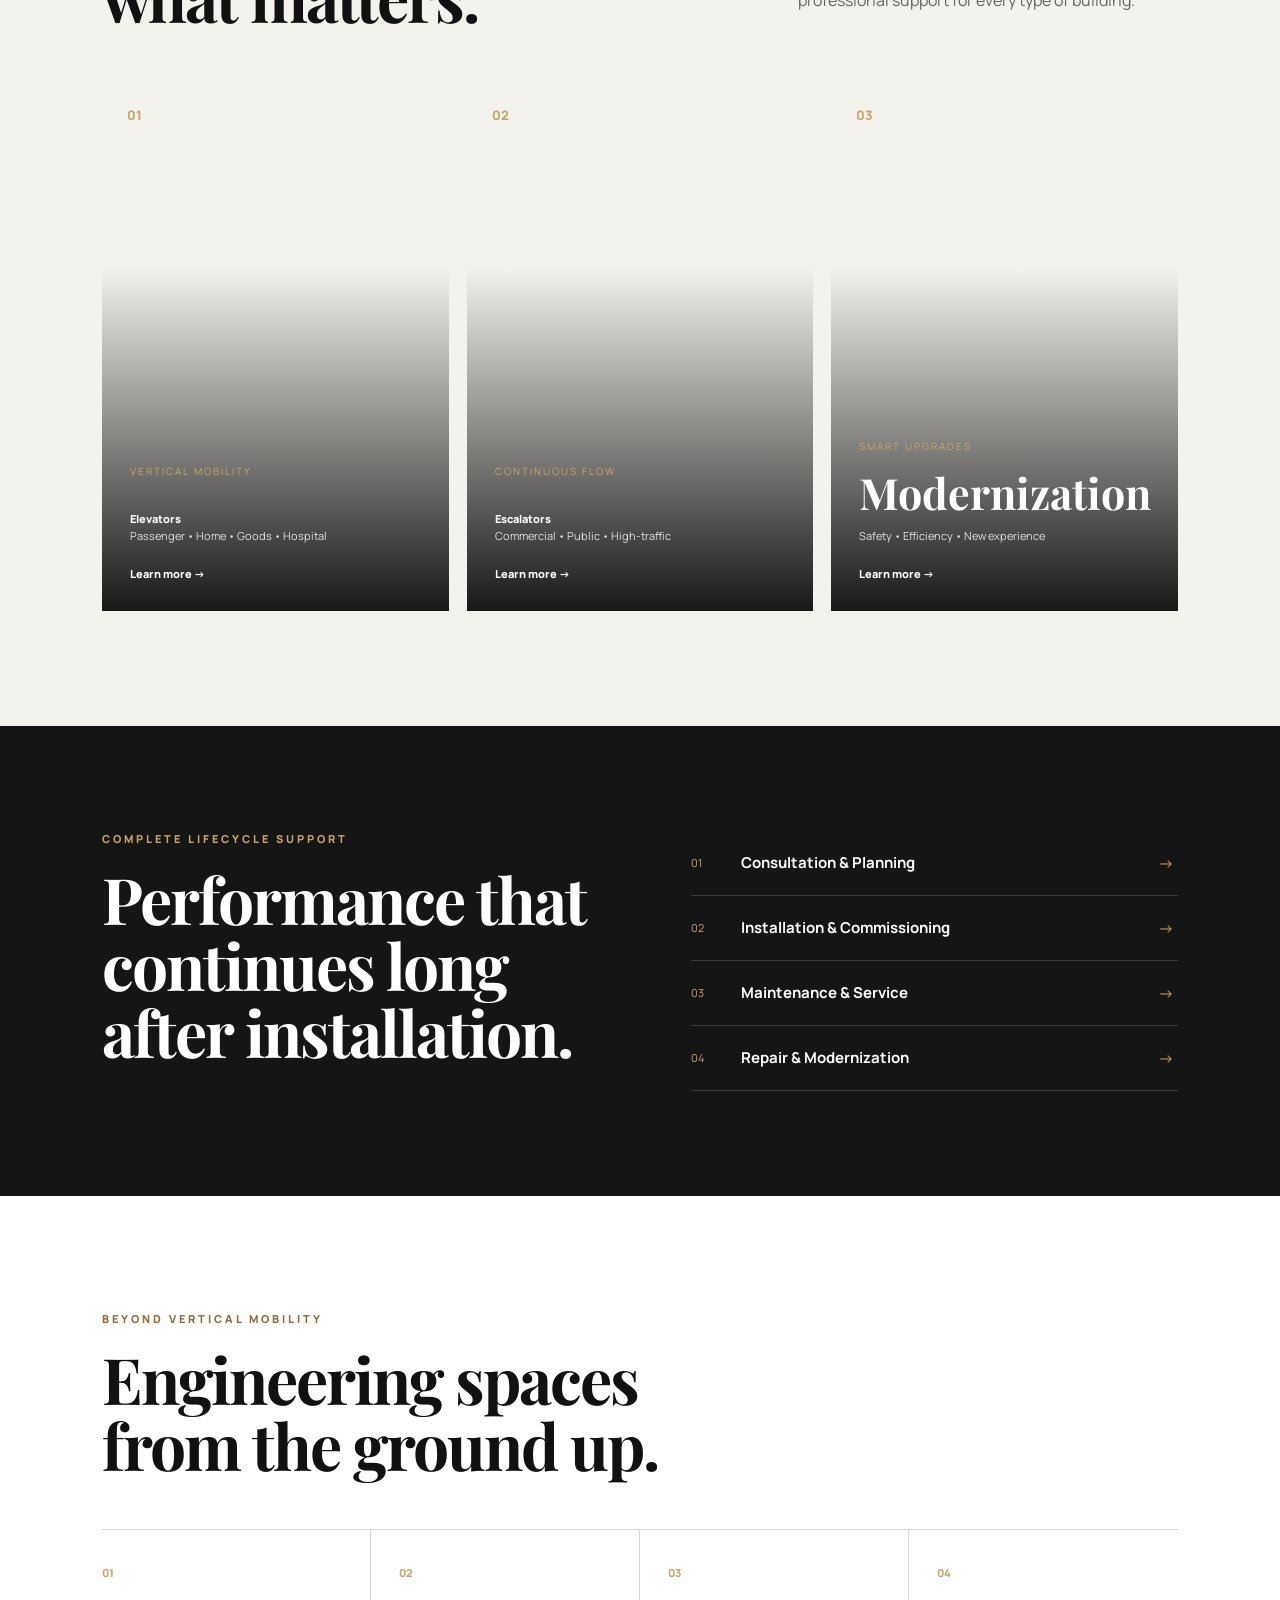
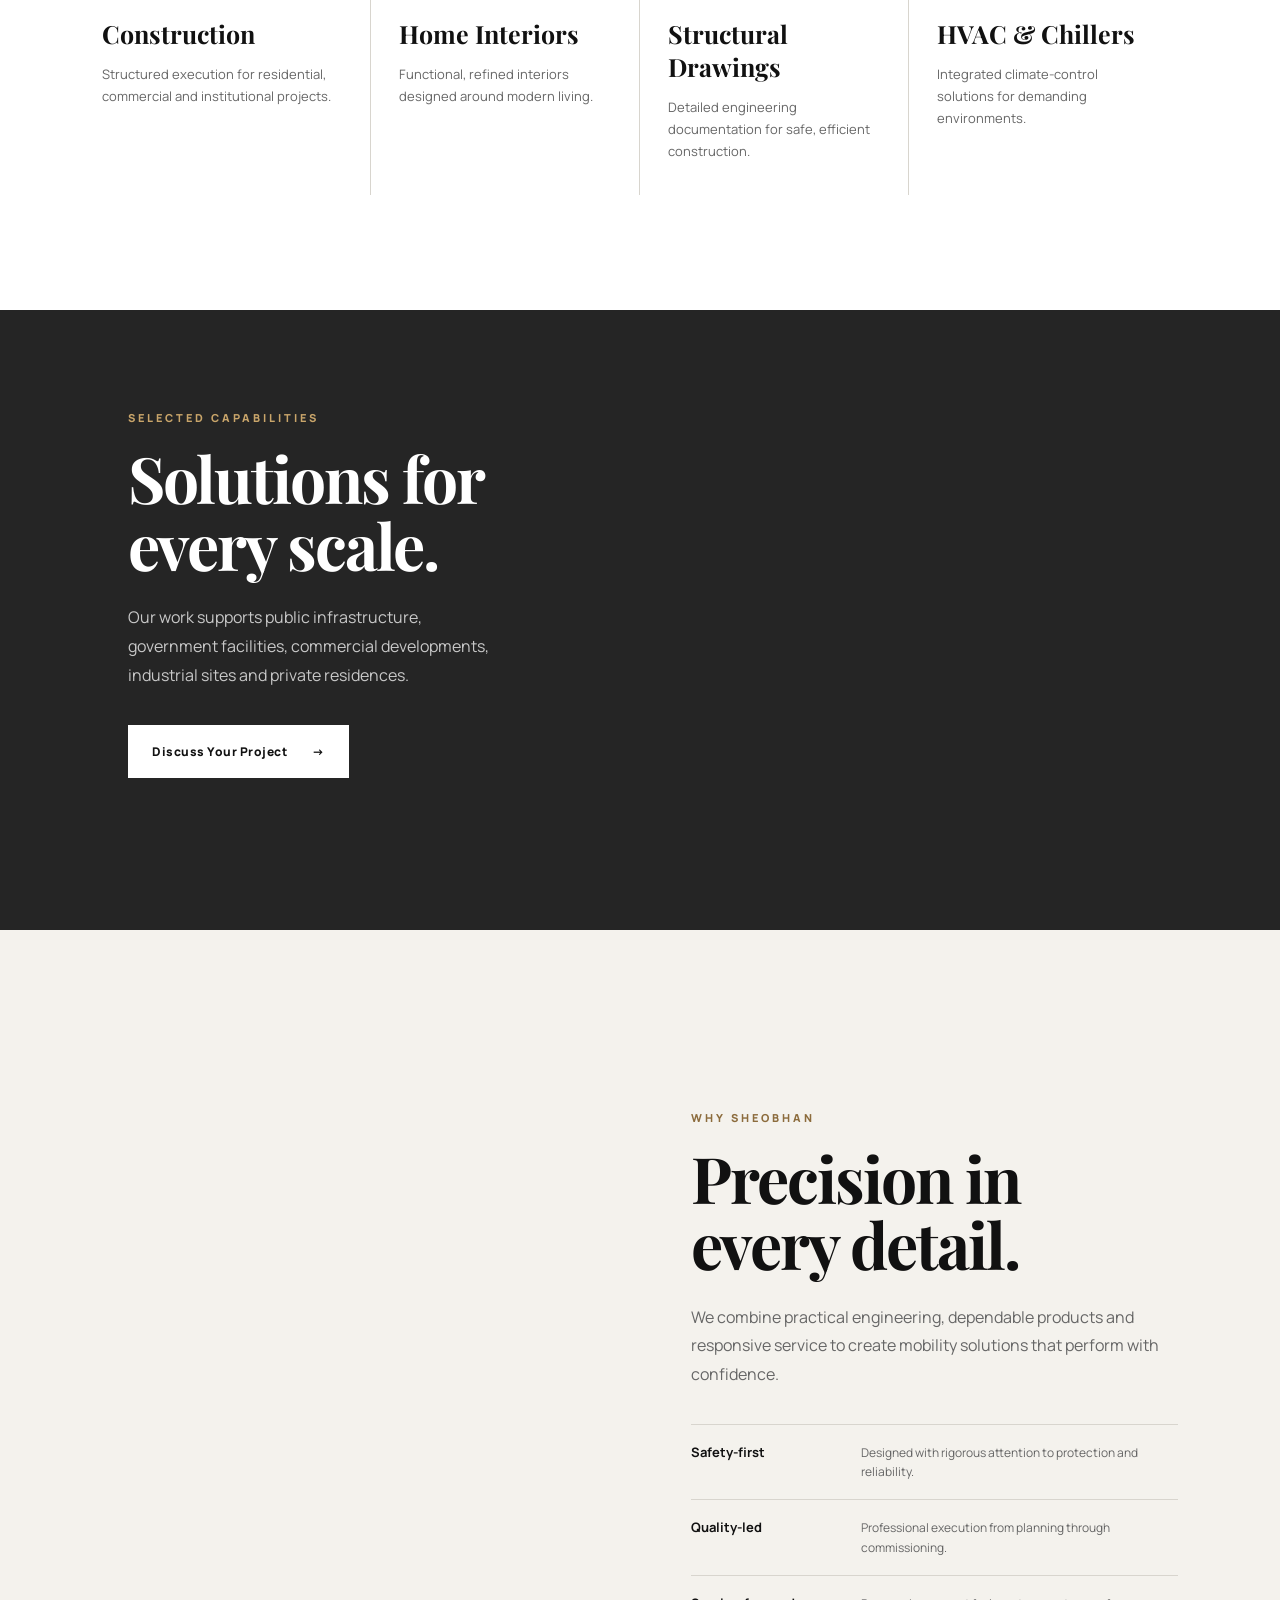
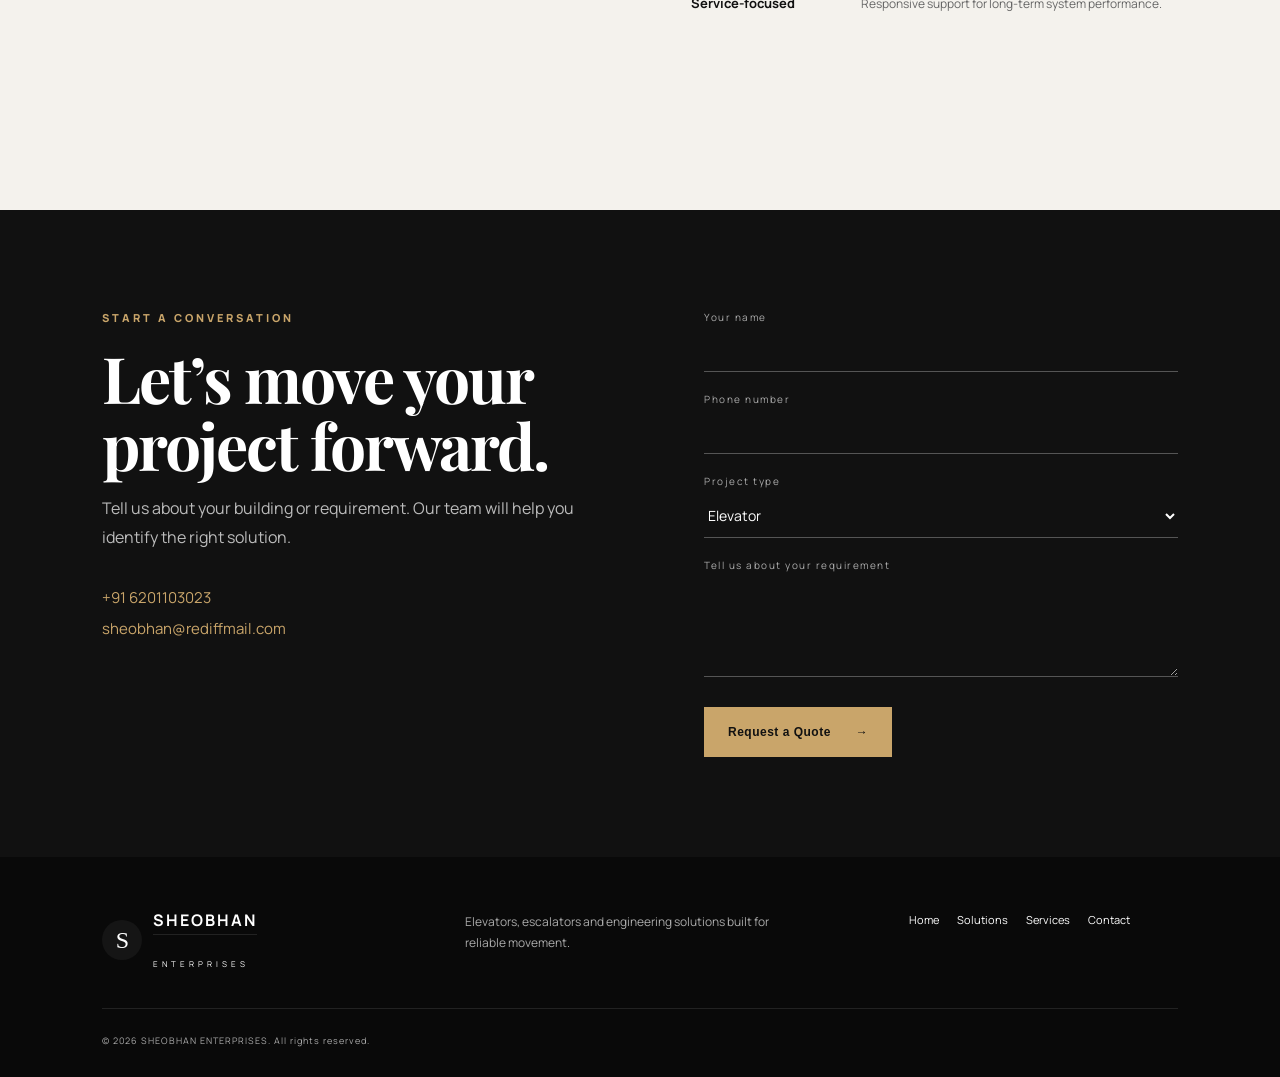
==== commit d3790ee3: "Update index.html" ====
--- a/index.html
+++ b/index.html
@@ -68,7 +68,7 @@
           <div class="card-number">01</div>
           <div class="card-content">
             <p>VERTICAL MOBILITY</p>
-            <a  href="elevator.html">Elevators</a>
+            <a  href="basic.html">Elevators</a>
             <span>Passenger • Home • Goods • Hospital</span>
             <a href="#contact">Learn more →</a>
           </div>
@@ -77,7 +77,7 @@
           <div class="card-number">02</div>
           <div class="card-content">
             <p>CONTINUOUS FLOW</p>
-            <h3>Escalators</h3>
+            <a href="#contact">Escalators</a>
             <span>Commercial • Public • High-traffic</span>
             <a href="#contact">Learn more →</a>
           </div>
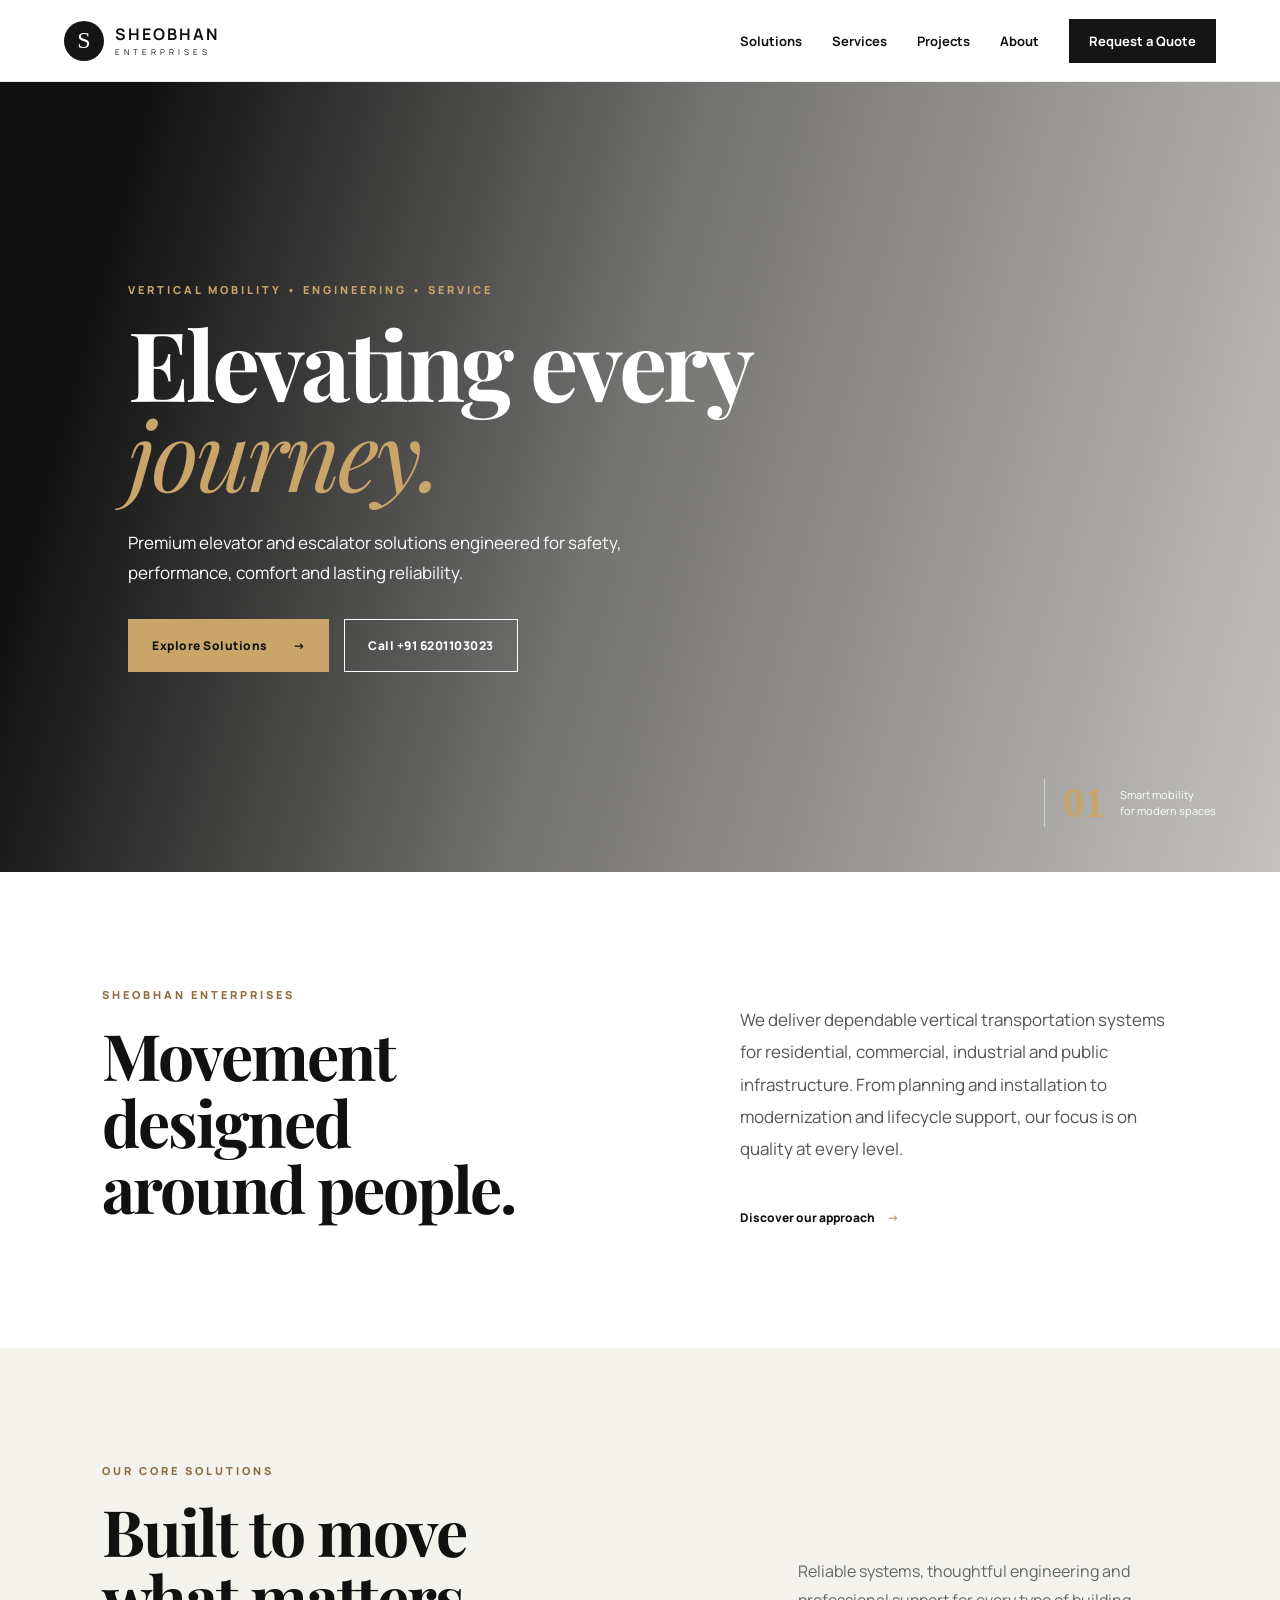
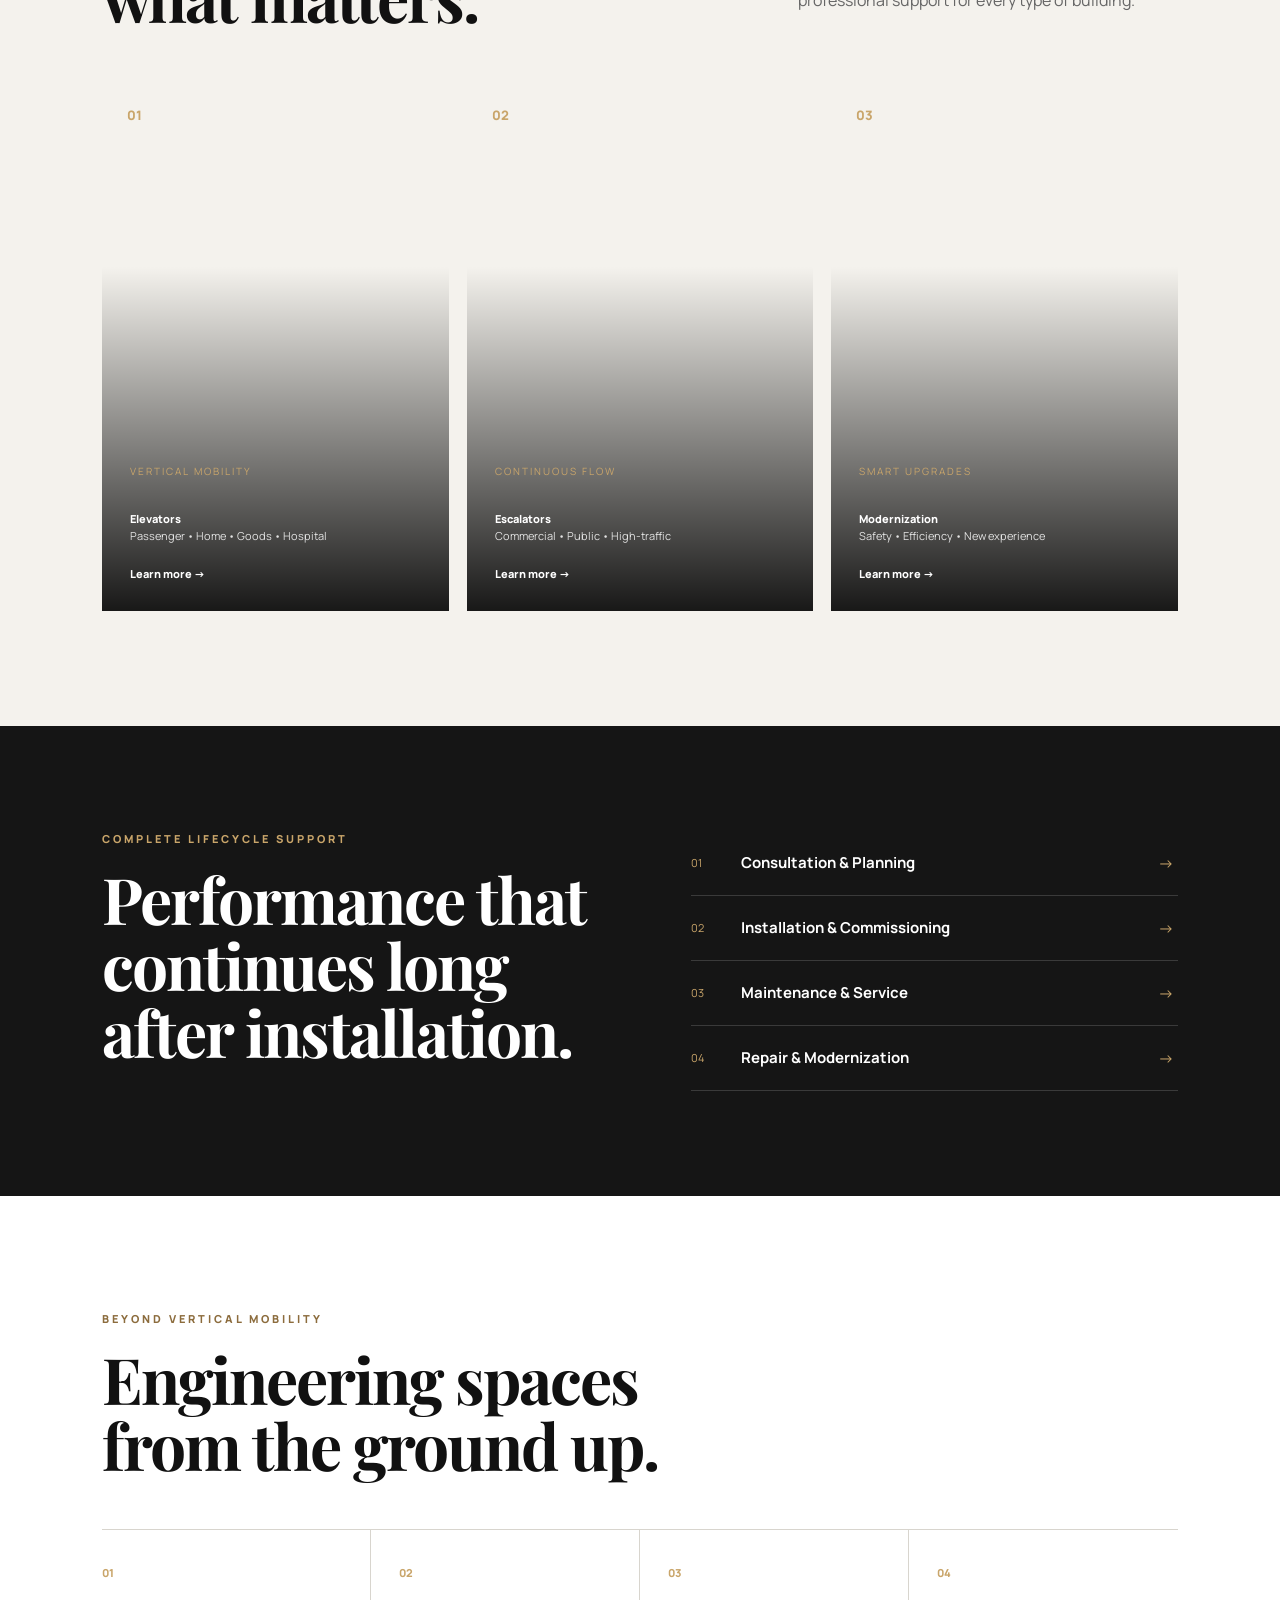
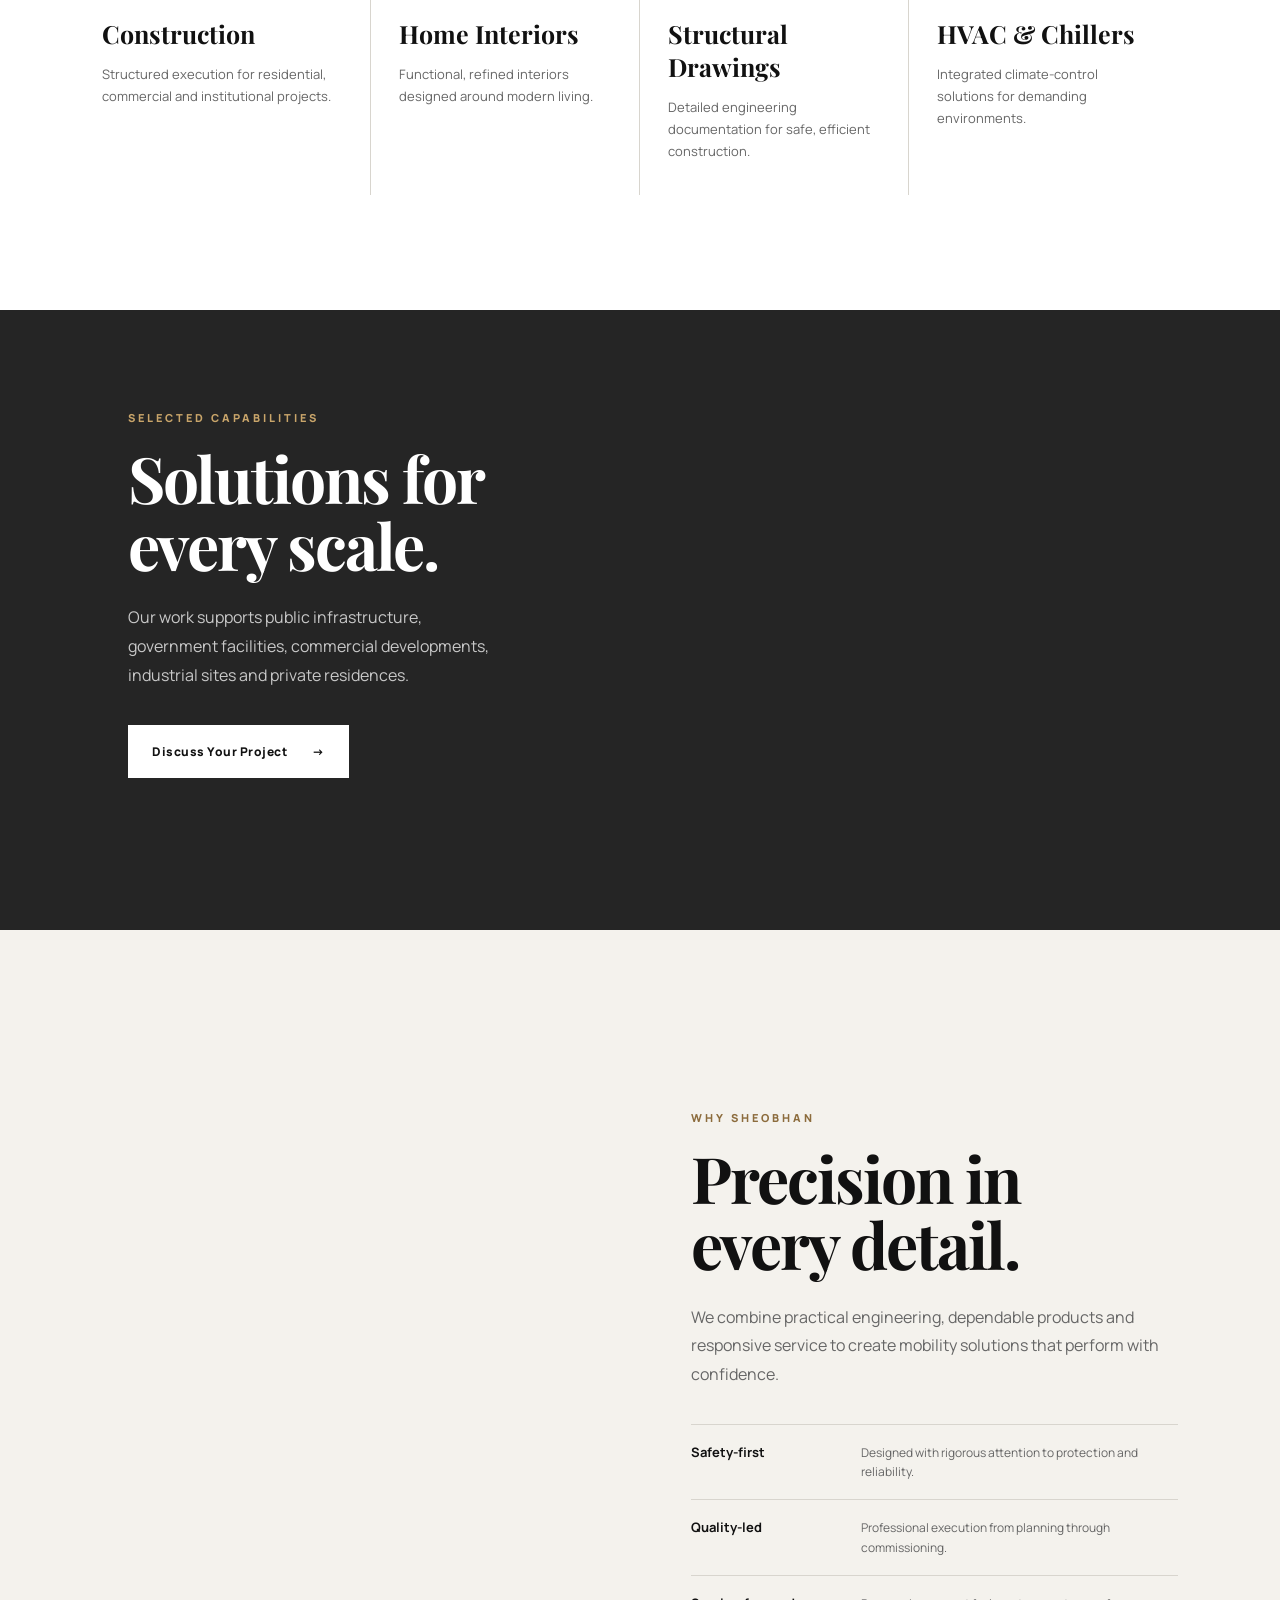
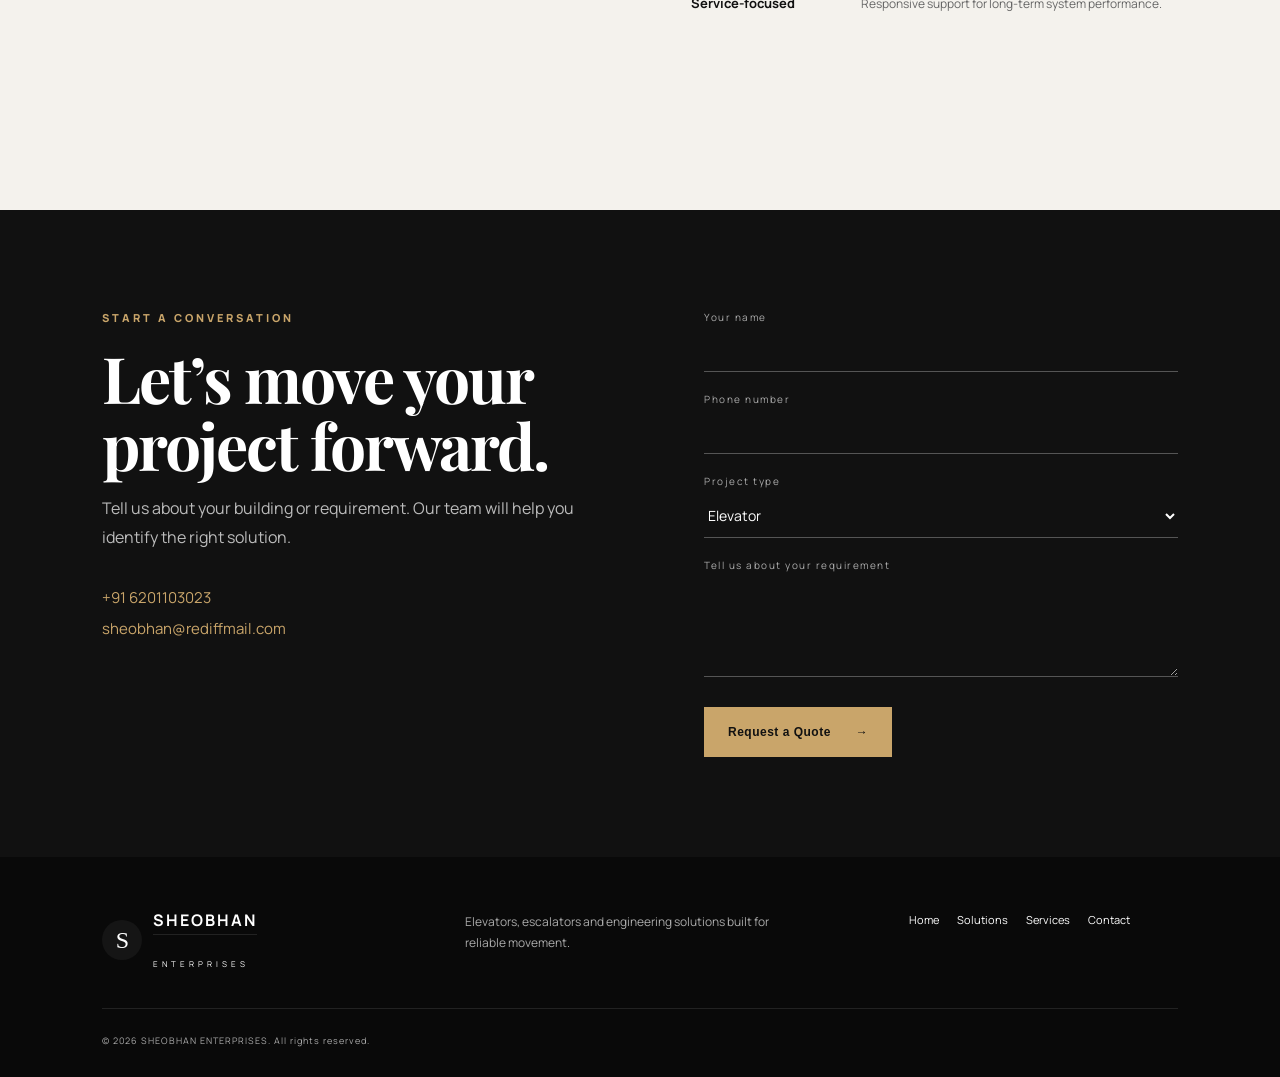
==== commit c451c4b6: "Update index.html" ====
--- a/index.html
+++ b/index.html
@@ -79,14 +79,14 @@
             <p>CONTINUOUS FLOW</p>
             <a href="#contact">Escalators</a>
             <span>Commercial • Public • High-traffic</span>
-            <a href="#contact">Learn more →</a>
+            <a href="basic.html">Learn more →</a>
           </div>
         </article>
         <article class="card modernization">
           <div class="card-number">03</div>
           <div class="card-content">
             <p>SMART UPGRADES</p>
-            <h3>Modernization</h3>
+            <a href="basic.html">Modernization</a>
             <span>Safety • Efficiency • New experience</span>
             <a href="#contact">Learn more →</a>
           </div>
